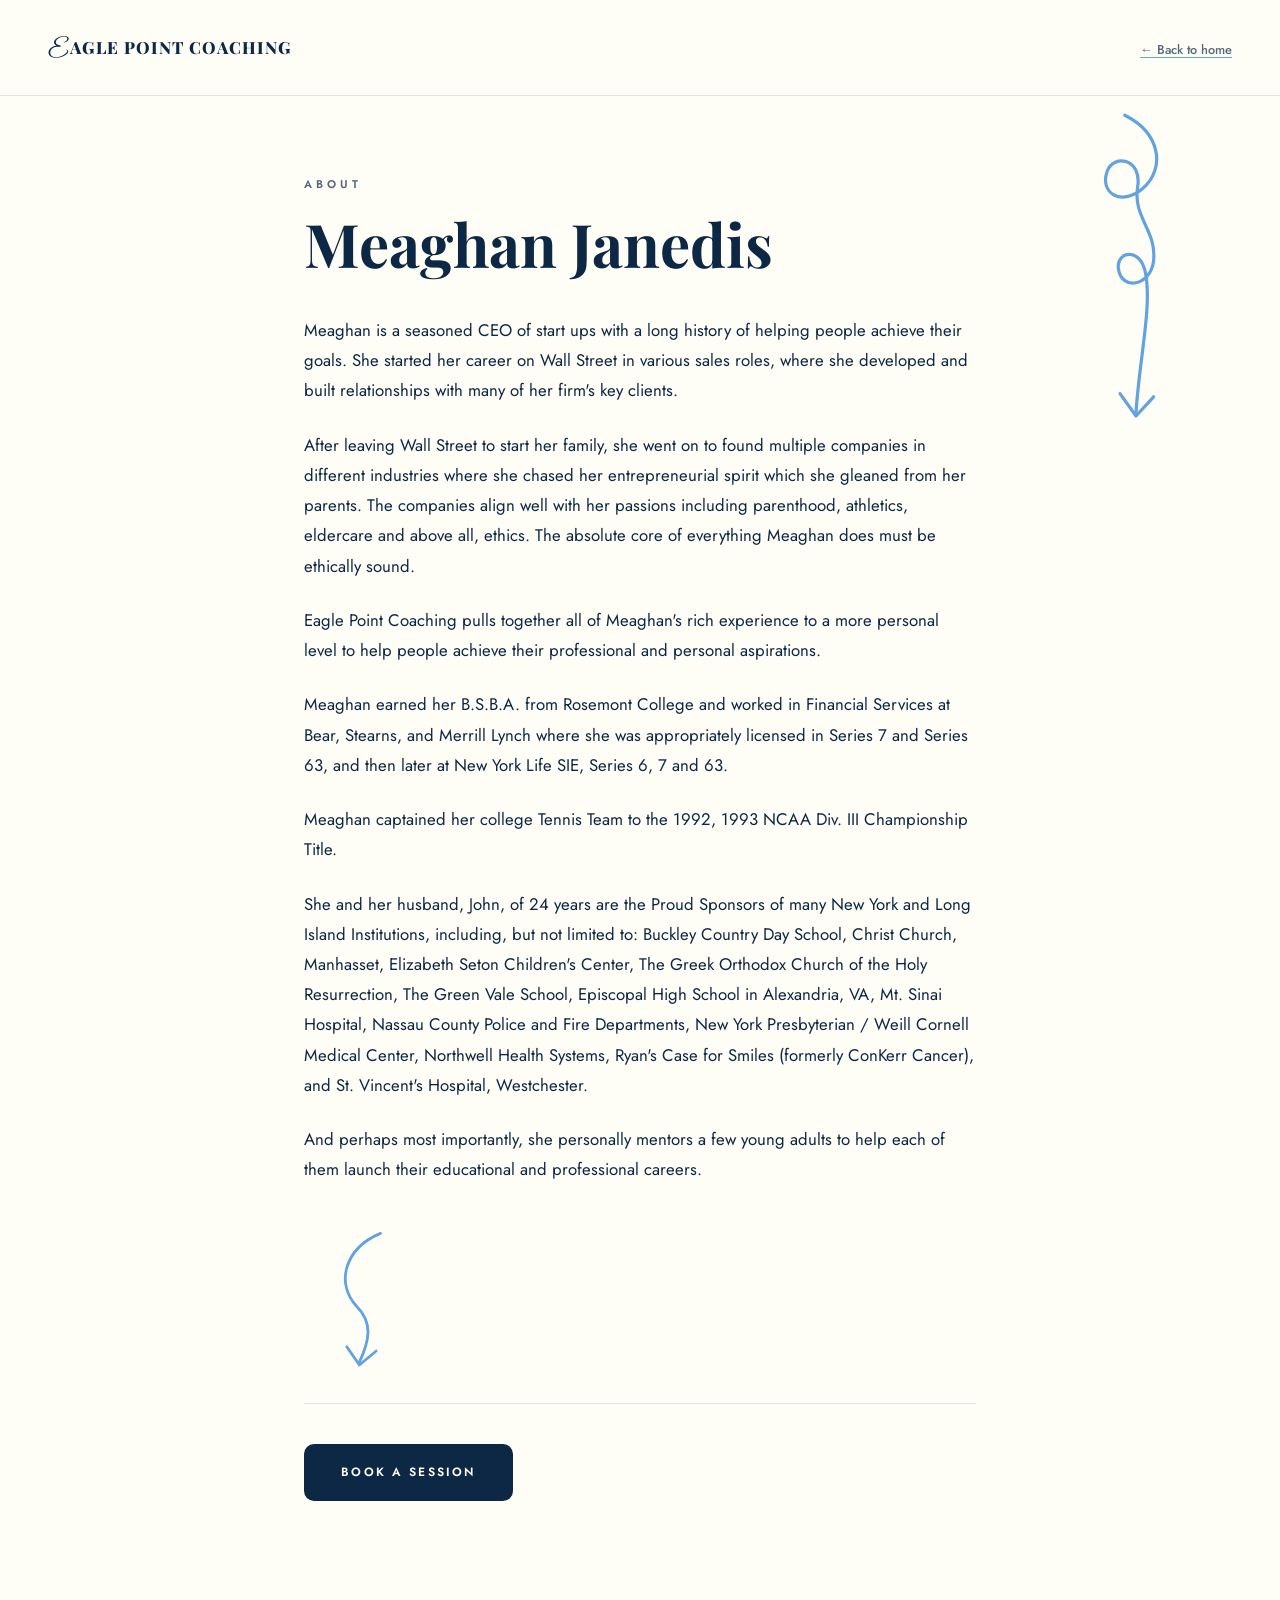
==== about-meaghan.html @ fe401b4a "Add distinct guide-arrow variants per section transition Four hand-drawn arrow variants sharing stro" ====
<!DOCTYPE html>
<html lang="en">
<head>
<meta charset="UTF-8">
<meta name="viewport" content="width=device-width, initial-scale=1.0">
<title>About Meaghan Janedis | Eagle Point Coaching</title>
<link rel="icon" type="image/svg+xml" href="favicon.svg">
<link rel="preconnect" href="https://fonts.googleapis.com">
<link rel="preconnect" href="https://fonts.gstatic.com" crossorigin>
<link href="https://fonts.googleapis.com/css2?family=Playfair+Display:wght@400;600;700;800&family=Great+Vibes&family=Jost:wght@300;400;500;600&display=swap" rel="stylesheet">
<link rel="stylesheet" href="styles.css">
</head>
<body>

<header class="story-header">
  <a href="index.html" class="story-wordmark"><span class="script-letter">E</span>AGLE POINT COACHING</a>
  <a href="index.html" class="story-back">&larr; Back to home</a>
</header>

<main class="story">

  <!-- Guide arrow variant D: double-loop corkscrew in the right margin,
       guiding from the header down into the story -->
  <svg class="guide-arrow guide-arrow-story-top" viewBox="0 0 150 430" fill="none" preserveAspectRatio="xMidYMax meet" aria-hidden="true">
    <path d="M56 14
             C100 36 108 80 78 106
             C52 128 24 112 34 84
             C42 62 78 68 72 104
             C66 142 96 158 92 196
             C88 228 52 234 48 206
             C45 184 76 178 82 212
             C90 254 74 320 70 386"
          stroke="currentColor" stroke-width="4" stroke-linecap="round"/>
    <path d="M50 362 L70 390 L92 366"
          stroke="currentColor" stroke-width="4" stroke-linecap="round" stroke-linejoin="round"/>
  </svg>

  <p class="eyebrow">About</p>
  <h1 class="story-heading">Meaghan Janedis</h1>

  <div class="story-body">
    <p>
      Meaghan is a seasoned CEO of start ups with a long history of helping
      people achieve their goals. She started her career on Wall Street in
      various sales roles, where she developed and built relationships with
      many of her firm's key clients.
    </p>
    <p>
      After leaving Wall Street to start her family, she went on to found
      multiple companies in different industries where she chased her
      entrepreneurial spirit which she gleaned from her parents. The companies
      align well with her passions including parenthood, athletics, eldercare
      and above all, ethics. The absolute core of everything Meaghan does must
      be ethically sound.
    </p>
    <p>
      Eagle Point Coaching pulls together all of Meaghan's rich experience to a
      more personal level to help people achieve their professional and
      personal aspirations.
    </p>
    <p>
      Meaghan earned her B.S.B.A. from Rosemont College and worked in Financial
      Services at Bear, Stearns, and Merrill Lynch where she was appropriately
      licensed in Series 7 and Series 63, and then later at New York Life SIE,
      Series 6, 7 and 63.
    </p>
    <p>
      Meaghan captained her college Tennis Team to the 1992, 1993 NCAA Div. III
      Championship Title.
    </p>
    <p>
      She and her husband, John, of 24 years are the Proud Sponsors of many New
      York and Long Island Institutions, including, but not limited to: Buckley
      Country Day School, Christ Church, Manhasset, Elizabeth Seton Children's
      Center, The Greek Orthodox Church of the Holy Resurrection, The Green
      Vale School, Episcopal High School in Alexandria, VA, Mt. Sinai Hospital,
      Nassau County Police and Fire Departments, New York Presbyterian / Weill
      Cornell Medical Center, Northwell Health Systems, Ryan's Case for Smiles
      (formerly ConKerr Cancer), and St. Vincent's Hospital, Westchester.
    </p>
    <p>
      And perhaps most importantly, she personally mentors a few young adults
      to help each of them launch their educational and professional careers.
    </p>
  </div>

  <!-- Guide arrow variant C: short flick from the story into the booking CTA -->
  <svg class="guide-arrow guide-arrow-story-cta" viewBox="0 0 120 220" fill="none" preserveAspectRatio="xMidYMax meet" aria-hidden="true">
    <path d="M92 12
             C40 34 28 84 58 116
             C82 140 76 166 62 196"
          stroke="currentColor" stroke-width="4" stroke-linecap="round"/>
    <path d="M44 174 L62 200 L86 180"
          stroke="currentColor" stroke-width="4" stroke-linecap="round" stroke-linejoin="round"/>
  </svg>

  <div class="story-cta">
    <a href="#" class="book-btn">Book a Session</a>
  </div>
</main>

</body>
</html>
---- styles.css ----
:root {
  --ivory: #FFFEF6;      /* page background, dominant surface */
  --navy: #0D2844;       /* all primary text, headlines, buttons, dark sections */
  --logo-blue: #62A2E0;  /* NON-TEXT ONLY: logo mark, accents, hover states, dots, rules */
  --navy-soft: rgba(13, 40, 68, 0.7);  /* secondary text, captions, nav sub-items */
  --rule: rgba(13, 40, 68, 0.12);      /* hairlines, dividers, borders */
  --serif: 'Playfair Display', Georgia, serif;
  --script: 'Great Vibes', cursive;
  --sans: 'Jost', Helvetica, Arial, sans-serif;
}

* {
  box-sizing: border-box;
}

html {
  scroll-behavior: smooth;
}

html, body {
  margin: 0;
  padding: 0;
}

@media (prefers-reduced-motion: reduce) {
  html {
    scroll-behavior: auto;
  }
}

body {
  font-family: var(--sans);
  color: var(--navy);
  background: var(--ivory);
  overflow-x: hidden;
}

a {
  color: inherit;
  text-decoration: none;
}

ul {
  list-style: none;
  margin: 0;
  padding: 0;
}

/* ---------- SECTION 1: HERO ---------- */

.page {
  position: relative;
  display: flex;
  width: 100%;
  height: 100vh;
  height: 100svh;
}

.panel {
  position: relative;
  width: 50%;
  height: 100%;
}

.panel-left {
  background: var(--ivory);
  display: flex;
  flex-direction: column;
  justify-content: space-between;
  padding: 3rem 4rem 3rem 5.5rem;
}

.panel-right {
  background: var(--ivory);
  overflow: hidden;
  display: flex;
  align-items: flex-end;
  justify-content: center;
}

/* ---------- VERTICAL SECTION LABEL ---------- */

.vertical-label {
  position: fixed;
  top: 50%;
  left: 1.25rem;
  transform: translateY(-50%) rotate(180deg);
  writing-mode: vertical-rl;
  text-transform: uppercase;
  letter-spacing: 0.3em;
  font-size: 0.7rem;
  font-weight: 500;
  color: var(--navy-soft);
  z-index: 40;
  transition: color 0.3s ease;
  pointer-events: none;
}

.vertical-label.on-dark {
  color: var(--ivory);
}

/* ---------- HEADLINE ---------- */

.headline {
  font-family: var(--serif);
  font-weight: 800;
  font-size: clamp(2.75rem, 6vw, 5rem);
  line-height: 0.98;
  margin: 0;
  text-transform: uppercase;
  letter-spacing: 0.01em;
  color: var(--navy);
}

.headline .line {
  display: block;
  opacity: 0;
  transform: translateY(24px);
  animation: fadeInUp 0.9s ease forwards;
}

.headline .line:nth-child(1) { animation-delay: 0.25s; }
.headline .line:nth-child(2) { animation-delay: 0.45s; }
.headline .line:nth-child(3) { animation-delay: 0.65s; }

.script-letter {
  font-family: var(--script);
  font-weight: 400;
  text-transform: none;
  color: var(--navy);
  font-size: 1.35em;
  padding: 0 0.02em;
  vertical-align: -0.08em;
  /* keep the oversized script glyph from inflating its line box,
     so the three headline lines sit at equal vertical rhythm */
  line-height: 0;
}

.subheading {
  margin: 1.75rem 0 0;
  text-transform: uppercase;
  letter-spacing: 0.28em;
  font-size: 0.75rem;
  font-weight: 500;
  color: var(--navy);
  opacity: 0;
  animation: fadeInUp 0.9s ease forwards;
  animation-delay: 0.85s;
}

@keyframes fadeInUp {
  from {
    opacity: 0;
    transform: translateY(24px);
  }
  to {
    opacity: 1;
    transform: translateY(0);
  }
}

@keyframes fadeIn {
  from { opacity: 0; }
  to { opacity: 1; }
}

/* ---------- BOTTOM LEFT: QUOTE + ACTIONS ---------- */

.bottom-left {
  display: flex;
  align-items: center;
  justify-content: space-between;
  gap: 2rem;
}

.cta-text {
  font-family: var(--serif);
  font-weight: 600;
  font-style: italic;
  font-size: clamp(1.75rem, 3.2vw, 2.75rem);
  line-height: 1.05;
  color: var(--navy);
  margin: 0;
  display: inline-block;
  text-decoration: underline;
  text-decoration-color: var(--logo-blue);
  text-decoration-thickness: 1px;
  text-underline-offset: 6px;
}

.cta-text:hover {
  text-decoration-thickness: 2px;
}

.bottom-actions {
  display: flex;
  flex-direction: row;
  align-items: center;
  gap: 1.5rem;
  flex-shrink: 0;
}

.book-btn {
  display: inline-block;
  background: var(--navy);
  color: var(--ivory);
  padding: 1.1rem 2.2rem;
  border-radius: 10px;
  font-size: 0.75rem;
  font-weight: 600;
  letter-spacing: 0.18em;
  text-transform: uppercase;
  border: 2px solid var(--navy);
  transition: background 0.25s ease, color 0.25s ease, border-color 0.25s ease, transform 0.2s ease;
  white-space: nowrap;
}

.book-btn:hover {
  background: var(--logo-blue);
  border-color: var(--logo-blue);
  color: var(--navy);
  transform: translateY(-2px);
}

/* ---------- BRAND GUIDE ARROWS ---------- */

/* The swirly hand-drawn arrow that guides readers from one section into
   the next — part of the brand identity, always --logo-blue */

.guide-arrow {
  color: var(--logo-blue);
  pointer-events: none;
  z-index: 5;
}

.guide-arrow-hero {
  position: absolute;
  right: 2.2%;
  bottom: -70px;
  width: 156px;
  height: calc(66% + 70px);
}

/* Variant B: left side of the About section, pointing into the story link */
.guide-arrow-about {
  position: absolute;
  left: 16%;
  bottom: 9rem;
  width: 130px;
  height: 295px;
}

/* Variant D: right margin of the story page, header into the story */
.guide-arrow-story-top {
  position: absolute;
  top: 0.5rem;
  right: -12rem;
  width: 120px;
  height: 344px;
}

/* Variant C: short flick from the story into the booking CTA */
.guide-arrow-story-cta {
  display: block;
  width: 84px;
  height: 154px;
  margin: 2.5rem 0 -2rem 0.75rem;
}

/* not enough right margin for the corkscrew on mid-size screens */
@media (max-width: 1150px) {
  .guide-arrow-story-top {
    display: none;
  }
}

/* ---------- RIGHT PANEL: PHOTO + CALLOUT ---------- */

.meaghan-photo {
  height: 90vh;
  height: 90svh;
  width: auto;
  max-width: 94%;
  object-fit: contain;
  object-position: bottom center;
}

.photo-callout {
  position: absolute;
  top: 26%;
  right: 4%;
  z-index: 2;
  font-family: var(--serif);
  font-style: italic;
  font-weight: 600;
  font-size: 1.35rem;
  line-height: 1.3;
  color: var(--navy);
  text-align: center;
  text-decoration: underline;
  text-decoration-color: var(--logo-blue);
  text-decoration-thickness: 1px;
  text-underline-offset: 4px;
  opacity: 0;
  animation: fadeIn 0.9s ease forwards;
  animation-delay: 1s;
}

.photo-callout:hover {
  text-decoration-thickness: 2px;
}

/* ---------- CORNER MENU ---------- */

.corner-menu {
  display: flex;
  gap: 2.5rem;
  margin-bottom: 2rem;
}

.menu-col h3 {
  font-family: var(--sans);
  font-size: 0.65rem;
  letter-spacing: 0.25em;
  text-transform: uppercase;
  color: var(--navy);
  margin: 0 0 0.9rem;
  font-weight: 600;
  opacity: 0;
  animation: fadeIn 0.7s ease forwards;
}

.menu-col ul li {
  margin-bottom: 0.55rem;
}

.menu-col ul li a {
  font-size: 0.8rem;
  letter-spacing: 0.02em;
  color: var(--navy-soft);
  font-weight: 500;
  white-space: nowrap;
  opacity: 0;
  transform: translateY(-6px);
  animation: fadeInUp 0.6s ease forwards;
  display: inline-block;
  text-decoration: underline;
  text-decoration-color: var(--logo-blue);
  text-decoration-thickness: 1px;
  text-underline-offset: 3px;
}

.menu-col ul li a:hover {
  text-decoration-thickness: 2px;
}

.corner-menu .menu-col:nth-child(1) h3 { animation-delay: 0.3s; }
.corner-menu .menu-col:nth-child(2) h3 { animation-delay: 0.4s; }
.corner-menu .menu-col:nth-child(3) h3 { animation-delay: 0.5s; }

.corner-menu .menu-col:nth-child(1) li:nth-child(1) a { animation-delay: 0.4s; }
.corner-menu .menu-col:nth-child(1) li:nth-child(2) a { animation-delay: 0.46s; }
.corner-menu .menu-col:nth-child(1) li:nth-child(3) a { animation-delay: 0.52s; }
.corner-menu .menu-col:nth-child(1) li:nth-child(4) a { animation-delay: 0.58s; }

.corner-menu .menu-col:nth-child(2) li:nth-child(1) a { animation-delay: 0.5s; }
.corner-menu .menu-col:nth-child(2) li:nth-child(2) a { animation-delay: 0.56s; }
.corner-menu .menu-col:nth-child(2) li:nth-child(3) a { animation-delay: 0.62s; }

.corner-menu .menu-col:nth-child(3) li:nth-child(1) a { animation-delay: 0.6s; }
.corner-menu .menu-col:nth-child(3) li:nth-child(2) a { animation-delay: 0.66s; }
.corner-menu .menu-col:nth-child(3) li:nth-child(3) a { animation-delay: 0.72s; }

/* ---------- MOBILE NAV (hamburger, shown below 768px) ---------- */

.mobile-nav {
  display: none;
  position: absolute;
  top: 1.25rem;
  right: 1.25rem;
  z-index: 30;
}

.nav-toggle {
  display: flex;
  flex-direction: column;
  gap: 4px;
  background: var(--ivory);
  border: 1px solid var(--rule);
  border-radius: 8px;
  padding: 11px 10px;
  cursor: pointer;
}

.nav-toggle .bar {
  width: 20px;
  height: 2px;
  border-radius: 2px;
  background: var(--navy);
}

.mobile-menu {
  position: absolute;
  top: calc(100% + 0.5rem);
  right: 0;
  min-width: 230px;
  background: var(--ivory);
  border: 1px solid var(--rule);
  border-radius: 12px;
  padding: 1.25rem 1.5rem;
  box-shadow: 0 12px 32px rgba(13, 40, 68, 0.18);
}

.mobile-menu h4 {
  font-size: 0.65rem;
  letter-spacing: 0.25em;
  text-transform: uppercase;
  color: var(--navy);
  font-weight: 600;
  margin: 1.1rem 0 0.6rem;
}

.mobile-menu h4:first-child {
  margin-top: 0;
}

.mobile-menu ul li {
  margin-bottom: 0.5rem;
}

.mobile-menu ul li a {
  font-size: 0.85rem;
  color: var(--navy-soft);
  font-weight: 500;
  text-decoration: underline;
  text-decoration-color: var(--logo-blue);
  text-decoration-thickness: 1px;
  text-underline-offset: 3px;
}

.mobile-menu ul li a:hover {
  text-decoration-thickness: 2px;
}

/* ---------- DARK SECTIONS (even sections: navy band) ---------- */

.section-dark {
  background: var(--navy);
  color: var(--ivory);
}

.section-dark .about-heading,
.section-dark .about-text,
.section-dark .about-credentials li {
  color: var(--ivory);
}

.section-dark .about-credentials {
  border-top-color: var(--logo-blue);
}

.section-dark .about-link {
  color: var(--ivory);
}

/* ---------- SECTION 2: ABOUT ---------- */

.about {
  position: relative;
  display: flex;
  justify-content: center;
  align-items: center;
  width: 100%;
  min-height: 100vh;
  min-height: 100svh;
}

.about-content {
  display: flex;
  flex-direction: column;
  gap: 1.25rem;
  padding: 5rem 2rem;
  max-width: 46rem;
}

.about-heading {
  font-family: var(--serif);
  font-weight: 700;
  font-size: clamp(2.25rem, 3.6vw, 3.25rem);
  line-height: 1.05;
  margin: 0;
  text-wrap: balance;
  color: var(--navy);
}

.about-text {
  font-size: 1rem;
  line-height: 1.7;
  color: var(--navy);
  margin: 0;
  max-width: 38rem;
}

.about-credentials {
  display: flex;
  flex-direction: column;
  gap: 0.6rem;
  margin: 0.5rem 0 0;
  padding: 1.5rem 0 0;
  border-top: 1px solid var(--rule);
}

.about-credentials li {
  font-size: 0.85rem;
  letter-spacing: 0.04em;
  color: var(--navy);
  font-weight: 500;
}

.about-credentials li::before {
  content: '';
  display: inline-block;
  width: 6px;
  height: 6px;
  border-radius: 50%;
  background: var(--logo-blue);
  margin-right: 0.65rem;
  vertical-align: middle;
}

.about-link {
  display: inline-block;
  margin-top: 0.75rem;
  font-size: 0.8rem;
  font-weight: 600;
  letter-spacing: 0.05em;
  color: var(--navy);
  text-decoration: underline;
  text-decoration-color: var(--logo-blue);
  text-decoration-thickness: 1px;
  text-underline-offset: 3px;
}

.about-link:hover {
  text-decoration-thickness: 2px;
}

/* ---------- FULL STORY PAGE ---------- */

.story-header {
  display: flex;
  align-items: baseline;
  justify-content: space-between;
  gap: 2rem;
  padding: 2.25rem 3rem;
  border-bottom: 1px solid var(--rule);
}

.story-wordmark {
  font-family: var(--serif);
  font-weight: 800;
  font-size: 1.05rem;
  letter-spacing: 0.06em;
  text-transform: uppercase;
  color: var(--navy);
}

.story-wordmark .script-letter {
  font-size: 1.4em;
}

.story-back {
  font-size: 0.8rem;
  font-weight: 500;
  color: var(--navy-soft);
  text-decoration: underline;
  text-decoration-color: var(--logo-blue);
  text-decoration-thickness: 1px;
  text-underline-offset: 3px;
  white-space: nowrap;
}

.story-back:hover {
  text-decoration-thickness: 2px;
}

.story {
  position: relative;
  max-width: 46rem;
  margin: 0 auto;
  padding: 5rem 2rem 7rem;
}

.story .eyebrow {
  text-transform: uppercase;
  letter-spacing: 0.35em;
  font-size: 0.7rem;
  color: var(--navy-soft);
  font-weight: 600;
  margin: 0 0 1.25rem;
}

.story-heading {
  font-family: var(--serif);
  font-weight: 700;
  font-size: clamp(2.5rem, 5vw, 3.75rem);
  line-height: 1.05;
  color: var(--navy);
  margin: 0 0 2.5rem;
  text-wrap: balance;
}

.story-body {
  display: flex;
  flex-direction: column;
  gap: 1.5rem;
}

.story-body p {
  font-size: 1.05rem;
  line-height: 1.8;
  color: var(--navy);
  margin: 0;
}

.story-cta {
  margin-top: 3.5rem;
  padding-top: 2.5rem;
  border-top: 1px solid var(--rule);
}

/* ---------- REDUCED MOTION ---------- */

.reduced-motion .headline .line,
.reduced-motion .subheading,
.reduced-motion .photo-callout,
.reduced-motion .menu-col h3,
.reduced-motion .menu-col ul li a {
  animation: none !important;
  opacity: 1 !important;
  transform: none !important;
}

/* ---------- RESPONSIVE: BELOW 768px ---------- */

@media (max-width: 768px) {
  /* sections switch from fixed full-screen height to natural flow */
  .page {
    flex-direction: column;
    height: auto;
    min-height: 0;
  }

  .panel {
    width: 100%;
    height: auto;
  }

  /* photo stacks below the branding/text */
  .panel-left {
    order: 1;
    padding: 4.5rem 1.75rem 2.5rem;
  }

  .panel-right {
    order: 2;
    padding: 2.5rem 0 0;
    flex-direction: column;
    align-items: center;
  }

  .meaghan-photo {
    height: auto;
    width: 72%;
    max-width: 360px;
  }

  .photo-callout {
    position: static;
    margin-bottom: 1.5rem;
    font-size: 1.2rem;
  }

  .vertical-label {
    display: none;
  }

  .headline {
    font-size: clamp(2.25rem, 10vw, 3.5rem);
  }

  .corner-menu {
    display: none;
  }

  .mobile-nav {
    display: block;
  }

  .bottom-left {
    flex-direction: column;
    align-items: flex-start;
    gap: 1.75rem;
    margin-top: 2.5rem;
  }

  .bottom-actions {
    gap: 1.25rem;
  }

  .book-btn {
    padding: 0.85rem 1.5rem;
    font-size: 0.68rem;
  }

  .guide-arrow-hero {
    position: static;
    display: block;
    order: 3;
    width: 80px;
    height: 300px;
    margin: 1rem auto -70px;
  }

  .guide-arrow-about,
  .guide-arrow-story-top {
    display: none;
  }

  .guide-arrow-story-cta {
    width: 70px;
    height: 128px;
    margin: 2rem 0 -1.5rem 0.5rem;
  }

  .about {
    min-height: 0;
  }

  .about-content {
    padding: 3.5rem 1.75rem 4.5rem;
  }

  .story-header {
    padding: 1.5rem 1.75rem;
    flex-wrap: wrap;
    gap: 0.75rem;
  }

  .story {
    padding: 3rem 1.75rem 5rem;
  }
}
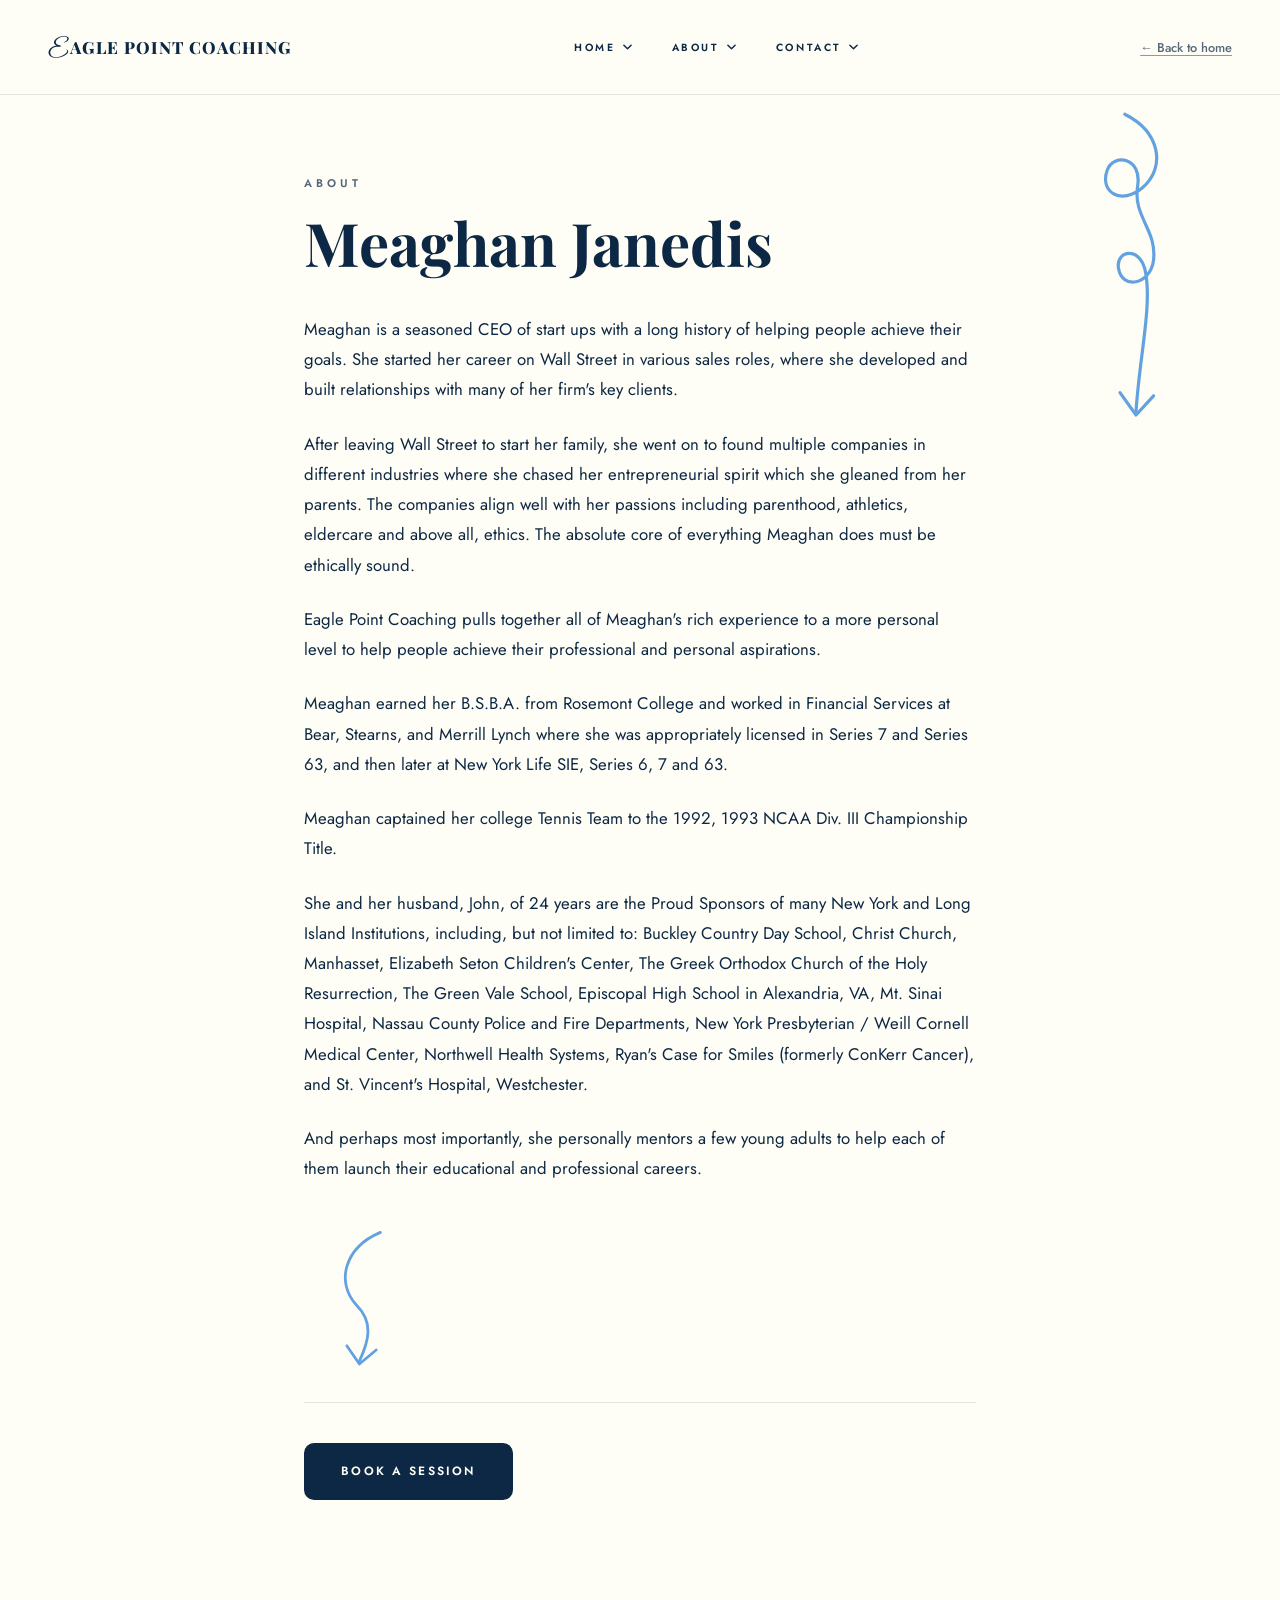
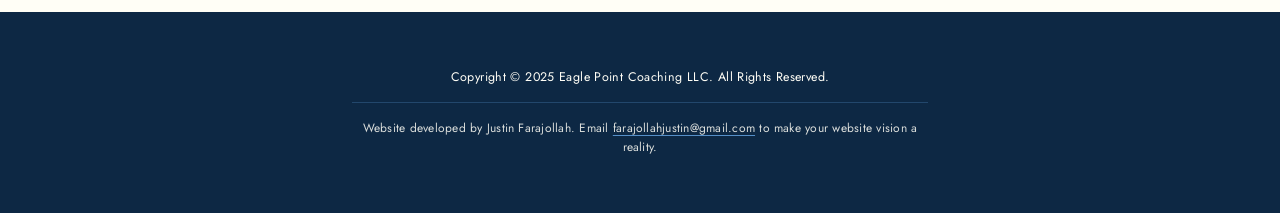
==== commit 81c2fa48: "Add site-wide footer; make nav a shared component across pages - New NAV_GROUPS list in script.js is" ====
--- a/about-meaghan.html
+++ b/about-meaghan.html
@@ -14,6 +14,12 @@
 
 <header class="story-header">
   <a href="index.html" class="story-wordmark"><span class="script-letter">E</span>AGLE POINT COACHING</a>
+
+  <!-- Shared nav (mobile-nav + corner-menu), injected by script.js.
+       Section links here resolve to index.html#section since this page
+       doesn't contain those sections itself. -->
+  <div id="site-nav"></div>
+
   <a href="index.html" class="story-back">&larr; Back to home</a>
 </header>
 
@@ -99,5 +105,9 @@
   </div>
 </main>
 
+<!-- Shared footer, injected by script.js -->
+<div id="site-footer"></div>
+
+<script src="script.js"></script>
 </body>
 </html>
--- a/styles.css
+++ b/styles.css
@@ -168,37 +168,11 @@
 /* ---------- BOTTOM LEFT: QUOTE + ACTIONS ---------- */
 
 .bottom-left {
+  position: relative;
   display: flex;
   align-items: center;
-  justify-content: space-between;
+  justify-content: flex-start;
   gap: 2rem;
-}
-
-.cta-text {
-  font-family: var(--serif);
-  font-weight: 600;
-  font-style: italic;
-  font-size: clamp(1.75rem, 3.2vw, 2.75rem);
-  line-height: 1.05;
-  color: var(--navy);
-  margin: 0;
-  display: inline-block;
-  text-decoration: underline;
-  text-decoration-color: var(--logo-blue);
-  text-decoration-thickness: 1px;
-  text-underline-offset: 6px;
-}
-
-.cta-text:hover {
-  text-decoration-thickness: 2px;
-}
-
-.bottom-actions {
-  display: flex;
-  flex-direction: row;
-  align-items: center;
-  gap: 1.5rem;
-  flex-shrink: 0;
 }
 
 .book-btn {
@@ -237,9 +211,16 @@
 .guide-arrow-hero {
   position: absolute;
   right: 2.2%;
+  /* anchored a fixed distance below the callout (not a % of container
+     height) so the gap can't shrink to nothing on short viewports */
+  top: calc(26% + 90px);
   bottom: -70px;
   width: 156px;
-  height: calc(66% + 70px);
+}
+
+/* compact callout-to-photo curl; shown only below 768px, see media query */
+.guide-arrow-callout-mobile {
+  display: none;
 }
 
 /* Variant B: left side of the About section, pointing into the story link */
@@ -249,6 +230,15 @@
   bottom: 9rem;
   width: 130px;
   height: 295px;
+}
+
+/* the centered about-content column grows to fill more of the width as
+   the viewport narrows, so left:16% starts running into its text below
+   this point — hide rather than let them overlap */
+@media (max-width: 1400px) {
+  .guide-arrow-about {
+    display: none;
+  }
 }
 
 /* Variant D: right margin of the story page, header into the story */
@@ -311,7 +301,16 @@
   text-decoration-thickness: 2px;
 }
 
-/* ---------- CORNER MENU ---------- */
+/* ---------- SHARED NAV SLOT ---------- */
+
+/* the placeholder itself shouldn't participate in layout — its injected
+   children (.mobile-nav, .corner-menu) become direct flex/flow children
+   of whatever page-specific container hosts #site-nav */
+#site-nav {
+  display: contents;
+}
+
+/* ---------- CORNER MENU (dropdowns) ---------- */
 
 .corner-menu {
   display: flex;
@@ -319,58 +318,101 @@
   margin-bottom: 2rem;
 }
 
-.menu-col h3 {
+.dropdown {
+  position: relative;
+}
+
+.dropdown-toggle {
+  display: flex;
+  align-items: center;
+  gap: 0.45rem;
+  background: none;
+  border: none;
+  padding: 0;
+  cursor: pointer;
   font-family: var(--sans);
   font-size: 0.65rem;
   letter-spacing: 0.25em;
   text-transform: uppercase;
   color: var(--navy);
-  margin: 0 0 0.9rem;
   font-weight: 600;
   opacity: 0;
   animation: fadeIn 0.7s ease forwards;
 }
 
-.menu-col ul li {
+.corner-menu .dropdown:nth-child(1) .dropdown-toggle { animation-delay: 0.3s; }
+.corner-menu .dropdown:nth-child(2) .dropdown-toggle { animation-delay: 0.4s; }
+.corner-menu .dropdown:nth-child(3) .dropdown-toggle { animation-delay: 0.5s; }
+
+.dropdown-toggle .chev {
+  width: 9px;
+  height: 6px;
+  flex-shrink: 0;
+  transition: transform 0.25s ease;
+}
+
+.dropdown.open .dropdown-toggle .chev {
+  transform: rotate(180deg);
+}
+
+.dropdown-toggle:focus-visible {
+  outline: 2px solid var(--logo-blue);
+  outline-offset: 3px;
+}
+
+.dropdown-panel {
+  display: none;
+  position: absolute;
+  top: calc(100% + 0.7rem);
+  left: -1rem;
+  min-width: 185px;
+  background: var(--ivory);
+  border: 1px solid var(--rule);
+  border-radius: 12px;
+  padding: 1rem 1.25rem;
+  box-shadow: 0 12px 32px rgba(13, 40, 68, 0.16);
+  z-index: 25;
+}
+
+.dropdown.open .dropdown-panel {
+  display: block;
+}
+
+.dropdown-panel li {
   margin-bottom: 0.55rem;
 }
 
-.menu-col ul li a {
+.dropdown-panel li:last-child {
+  margin-bottom: 0;
+}
+
+.dropdown-panel li a {
   font-size: 0.8rem;
   letter-spacing: 0.02em;
   color: var(--navy-soft);
   font-weight: 500;
   white-space: nowrap;
-  opacity: 0;
-  transform: translateY(-6px);
-  animation: fadeInUp 0.6s ease forwards;
   display: inline-block;
   text-decoration: underline;
   text-decoration-color: var(--logo-blue);
   text-decoration-thickness: 1px;
   text-underline-offset: 3px;
-}
-
-.menu-col ul li a:hover {
+  opacity: 0;
+}
+
+.dropdown-panel li a:hover {
   text-decoration-thickness: 2px;
 }
 
-.corner-menu .menu-col:nth-child(1) h3 { animation-delay: 0.3s; }
-.corner-menu .menu-col:nth-child(2) h3 { animation-delay: 0.4s; }
-.corner-menu .menu-col:nth-child(3) h3 { animation-delay: 0.5s; }
-
-.corner-menu .menu-col:nth-child(1) li:nth-child(1) a { animation-delay: 0.4s; }
-.corner-menu .menu-col:nth-child(1) li:nth-child(2) a { animation-delay: 0.46s; }
-.corner-menu .menu-col:nth-child(1) li:nth-child(3) a { animation-delay: 0.52s; }
-.corner-menu .menu-col:nth-child(1) li:nth-child(4) a { animation-delay: 0.58s; }
-
-.corner-menu .menu-col:nth-child(2) li:nth-child(1) a { animation-delay: 0.5s; }
-.corner-menu .menu-col:nth-child(2) li:nth-child(2) a { animation-delay: 0.56s; }
-.corner-menu .menu-col:nth-child(2) li:nth-child(3) a { animation-delay: 0.62s; }
-
-.corner-menu .menu-col:nth-child(3) li:nth-child(1) a { animation-delay: 0.6s; }
-.corner-menu .menu-col:nth-child(3) li:nth-child(2) a { animation-delay: 0.66s; }
-.corner-menu .menu-col:nth-child(3) li:nth-child(3) a { animation-delay: 0.72s; }
+/* dropdown items enter exactly like the page-load text animation */
+.dropdown.open .dropdown-panel li a {
+  animation: fadeInUp 0.6s ease forwards;
+}
+
+.dropdown.open .dropdown-panel li:nth-child(1) a { animation-delay: 0.05s; }
+.dropdown.open .dropdown-panel li:nth-child(2) a { animation-delay: 0.11s; }
+.dropdown.open .dropdown-panel li:nth-child(3) a { animation-delay: 0.17s; }
+.dropdown.open .dropdown-panel li:nth-child(4) a { animation-delay: 0.23s; }
 
 /* ---------- MOBILE NAV (hamburger, shown below 768px) ---------- */
 
@@ -419,6 +461,8 @@
   color: var(--navy);
   font-weight: 600;
   margin: 1.1rem 0 0.6rem;
+  opacity: 0;
+  animation: fadeIn 0.7s ease forwards;
 }
 
 .mobile-menu h4:first-child {
@@ -433,15 +477,31 @@
   font-size: 0.85rem;
   color: var(--navy-soft);
   font-weight: 500;
+  display: inline-block;
   text-decoration: underline;
   text-decoration-color: var(--logo-blue);
   text-decoration-thickness: 1px;
   text-underline-offset: 3px;
+  opacity: 0;
+  animation: fadeInUp 0.6s ease forwards;
 }
 
 .mobile-menu ul li a:hover {
   text-decoration-thickness: 2px;
 }
+
+/* opening the hamburger replays the page-load entrance animation */
+.mobile-menu h4:nth-of-type(1) { animation-delay: 0.05s; }
+.mobile-menu h4:nth-of-type(2) { animation-delay: 0.2s; }
+.mobile-menu h4:nth-of-type(3) { animation-delay: 0.35s; }
+
+.mobile-menu ul:nth-of-type(1) li:nth-child(1) a { animation-delay: 0.1s; }
+.mobile-menu ul:nth-of-type(2) li:nth-child(1) a { animation-delay: 0.25s; }
+.mobile-menu ul:nth-of-type(2) li:nth-child(2) a { animation-delay: 0.31s; }
+.mobile-menu ul:nth-of-type(2) li:nth-child(3) a { animation-delay: 0.37s; }
+.mobile-menu ul:nth-of-type(3) li:nth-child(1) a { animation-delay: 0.4s; }
+.mobile-menu ul:nth-of-type(3) li:nth-child(2) a { animation-delay: 0.46s; }
+.mobile-menu ul:nth-of-type(3) li:nth-child(3) a { animation-delay: 0.52s; }
 
 /* ---------- DARK SECTIONS (even sections: navy band) ---------- */
 
@@ -549,12 +609,19 @@
 /* ---------- FULL STORY PAGE ---------- */
 
 .story-header {
-  display: flex;
-  align-items: baseline;
+  position: relative;
+  display: flex;
+  align-items: center;
   justify-content: space-between;
   gap: 2rem;
   padding: 2.25rem 3rem;
   border-bottom: 1px solid var(--rule);
+}
+
+/* the corner-menu's margin-bottom is for hero spacing; inside the story
+   header it should just sit centered with its siblings */
+.story-header .corner-menu {
+  margin-bottom: 0;
 }
 
 .story-wordmark {
@@ -630,13 +697,65 @@
   border-top: 1px solid var(--rule);
 }
 
+/* ---------- SITE FOOTER ---------- */
+
+.site-footer {
+  background: var(--navy);
+  color: var(--ivory);
+}
+
+.site-footer-inner {
+  max-width: 40rem;
+  margin: 0 auto;
+  padding: 3.5rem 2rem;
+  display: flex;
+  flex-direction: column;
+  align-items: center;
+  gap: 1rem;
+  text-align: center;
+}
+
+.footer-copyright {
+  margin: 0;
+  font-size: 0.78rem;
+  letter-spacing: 0.03em;
+  color: var(--ivory);
+}
+
+.footer-credit {
+  margin: 0;
+  padding-top: 1rem;
+  width: 100%;
+  border-top: 1px solid rgba(98, 162, 224, 0.3);
+  font-size: 0.75rem;
+  letter-spacing: 0.02em;
+  line-height: 1.6;
+  color: var(--ivory);
+  opacity: 0.85;
+}
+
+.footer-link {
+  color: var(--ivory);
+  text-decoration: underline;
+  text-decoration-color: var(--logo-blue);
+  text-decoration-thickness: 1px;
+  text-underline-offset: 3px;
+  opacity: 1;
+}
+
+.footer-link:hover {
+  text-decoration-thickness: 2px;
+}
+
 /* ---------- REDUCED MOTION ---------- */
 
 .reduced-motion .headline .line,
 .reduced-motion .subheading,
 .reduced-motion .photo-callout,
-.reduced-motion .menu-col h3,
-.reduced-motion .menu-col ul li a {
+.reduced-motion .dropdown-toggle,
+.reduced-motion .dropdown-panel li a,
+.reduced-motion .mobile-menu h4,
+.reduced-motion .mobile-menu ul li a {
   animation: none !important;
   opacity: 1 !important;
   transform: none !important;
@@ -678,7 +797,7 @@
 
   .photo-callout {
     position: static;
-    margin-bottom: 1.5rem;
+    margin-bottom: 0.25rem;
     font-size: 1.2rem;
   }
 
@@ -699,14 +818,7 @@
   }
 
   .bottom-left {
-    flex-direction: column;
-    align-items: flex-start;
-    gap: 1.75rem;
     margin-top: 2.5rem;
-  }
-
-  .bottom-actions {
-    gap: 1.25rem;
   }
 
   .book-btn {
@@ -714,13 +826,18 @@
     font-size: 0.68rem;
   }
 
+  /* the tall hero arrow would leave a gap under the stacked photo here,
+     so it hides and a compact curl runs from the callout into the photo
+     instead (in-flow, so it can never leave a gap of its own) */
   .guide-arrow-hero {
-    position: static;
+    display: none;
+  }
+
+  .guide-arrow-callout-mobile {
     display: block;
-    order: 3;
-    width: 80px;
-    height: 300px;
-    margin: 1rem auto -70px;
+    width: 64px;
+    height: 90px;
+    margin: 0 auto -0.5rem;
   }
 
   .guide-arrow-about,
@@ -743,7 +860,9 @@
   }
 
   .story-header {
-    padding: 1.5rem 1.75rem;
+    /* extra right padding reserves room for the absolutely-positioned
+       hamburger button so it doesn't sit on top of the back link */
+    padding: 1.5rem 4.5rem 1.5rem 1.75rem;
     flex-wrap: wrap;
     gap: 0.75rem;
   }
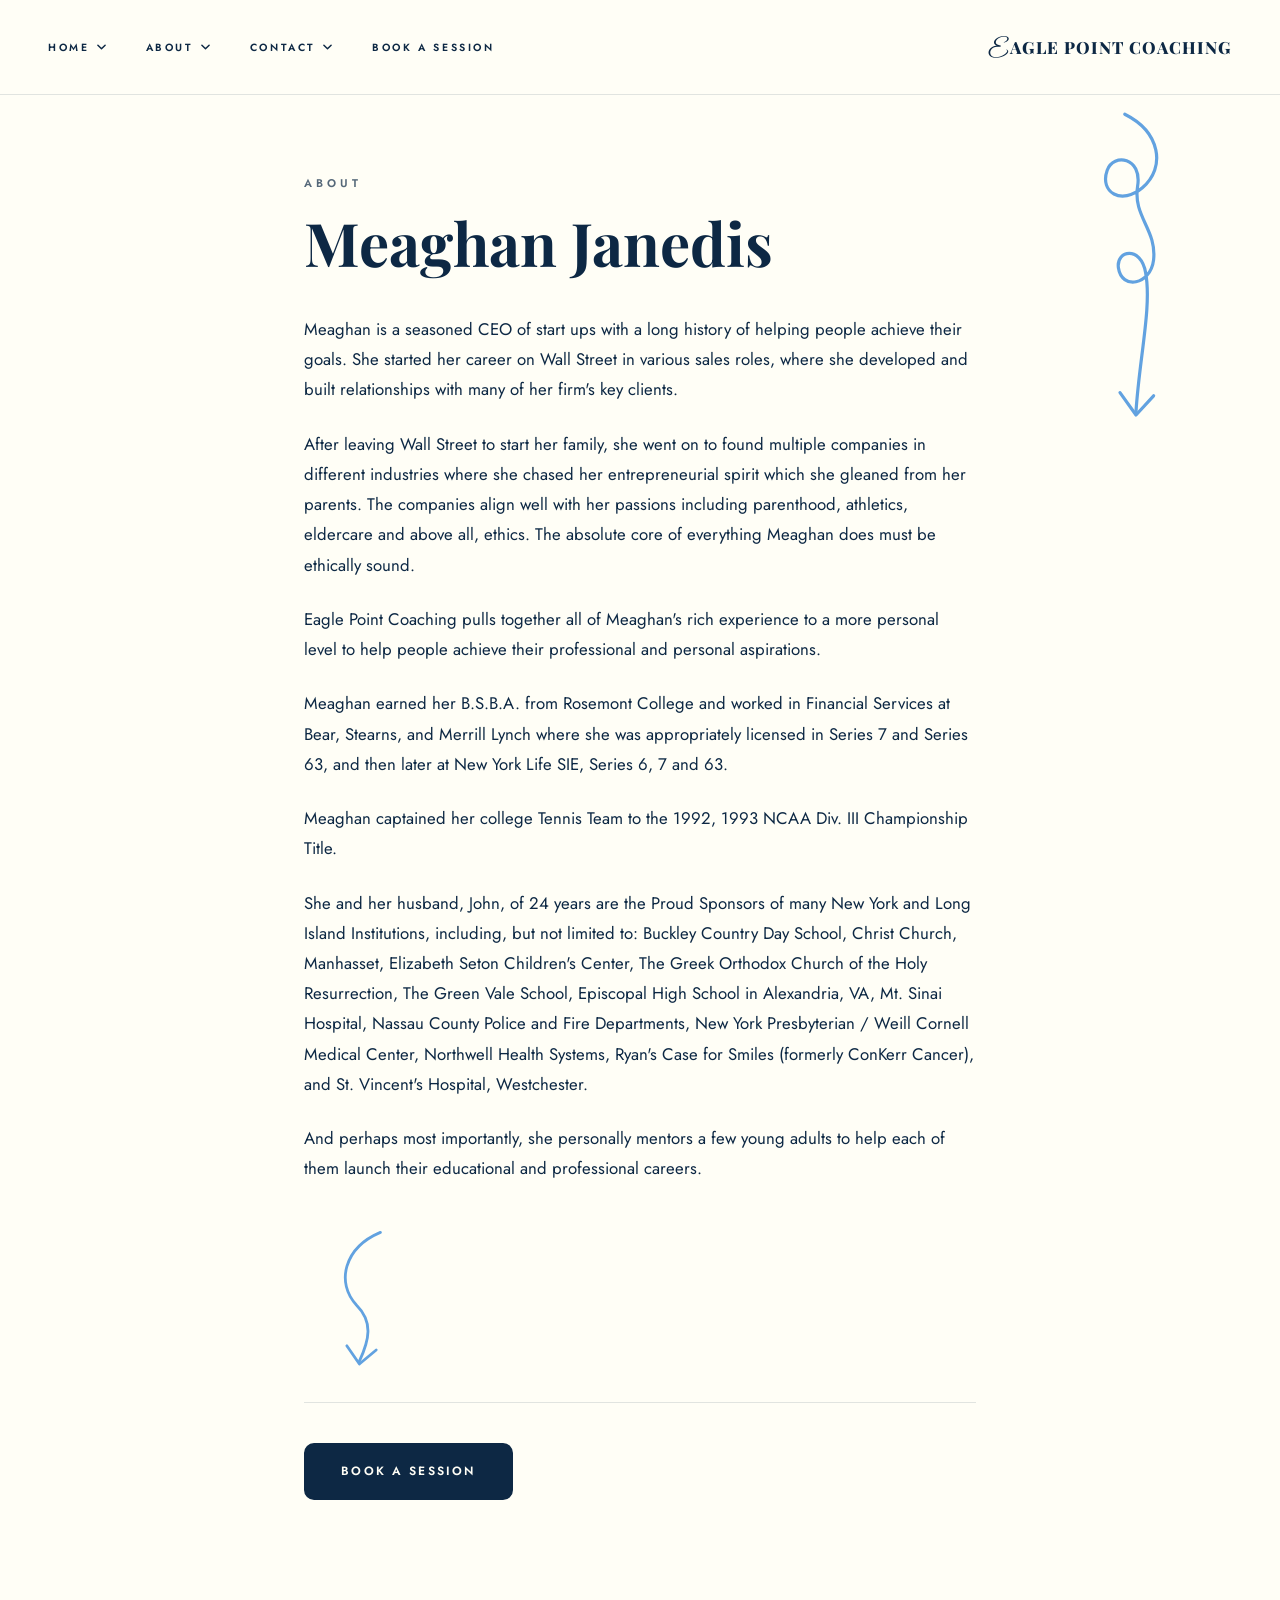
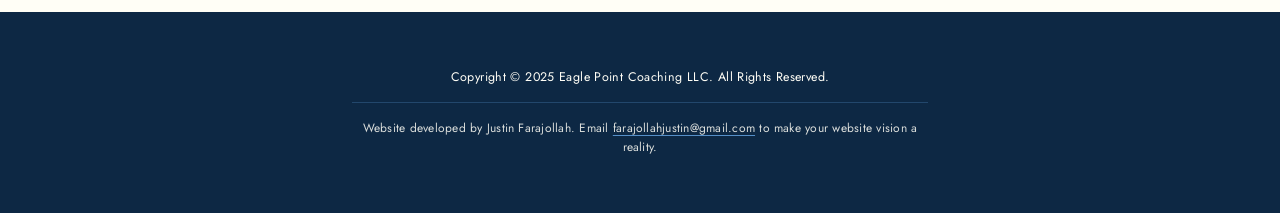
==== commit 1437d0c5: "Left-align nav on every page; logo right on subpages; Book a Session link - Nav (dropdowns + mobile " ====
--- a/about-meaghan.html
+++ b/about-meaghan.html
@@ -13,14 +13,14 @@
 <body>
 
 <header class="story-header">
-  <a href="index.html" class="story-wordmark"><span class="script-letter">E</span>AGLE POINT COACHING</a>
-
   <!-- Shared nav (mobile-nav + corner-menu), injected by script.js.
        Section links here resolve to index.html#section since this page
        doesn't contain those sections itself. -->
   <div id="site-nav"></div>
 
-  <a href="index.html" class="story-back">&larr; Back to home</a>
+  <!-- Logo sits on the right on every page but the homepage; it doubles
+       as the way back to the homepage, so there's no separate back link -->
+  <a href="index.html" class="story-wordmark"><span class="script-letter">E</span>AGLE POINT COACHING</a>
 </header>
 
 <main class="story">
@@ -101,7 +101,7 @@
   </svg>
 
   <div class="story-cta">
-    <a href="#" class="book-btn">Book a Session</a>
+    <a href="book-a-session.html" class="book-btn">Book a Session</a>
   </div>
 </main>
 
--- a/styles.css
+++ b/styles.css
@@ -344,6 +344,10 @@
 .corner-menu .dropdown:nth-child(2) .dropdown-toggle { animation-delay: 0.4s; }
 .corner-menu .dropdown:nth-child(3) .dropdown-toggle { animation-delay: 0.5s; }
 
+/* the plain "Book a Session" link (4th menu-col, not a dropdown) reuses
+   .dropdown-toggle for identical typography, minus the panel/chevron */
+.corner-menu .menu-col:nth-child(4) .dropdown-toggle { animation-delay: 0.6s; }
+
 .dropdown-toggle .chev {
   width: 9px;
   height: 6px;
@@ -420,7 +424,7 @@
   display: none;
   position: absolute;
   top: 1.25rem;
-  right: 1.25rem;
+  left: 1.25rem;
   z-index: 30;
 }
 
@@ -445,7 +449,7 @@
 .mobile-menu {
   position: absolute;
   top: calc(100% + 0.5rem);
-  right: 0;
+  left: 0;
   min-width: 230px;
   background: var(--ivory);
   border: 1px solid var(--rule);
@@ -501,7 +505,20 @@
 .mobile-menu ul:nth-of-type(2) li:nth-child(3) a { animation-delay: 0.37s; }
 .mobile-menu ul:nth-of-type(3) li:nth-child(1) a { animation-delay: 0.4s; }
 .mobile-menu ul:nth-of-type(3) li:nth-child(2) a { animation-delay: 0.46s; }
-.mobile-menu ul:nth-of-type(3) li:nth-child(3) a { animation-delay: 0.52s; }
+
+/* the plain "Book a Session" link, after the Contact group */
+.mobile-menu-link {
+  display: block;
+  margin-top: 1.1rem;
+  font-size: 0.65rem;
+  letter-spacing: 0.25em;
+  text-transform: uppercase;
+  color: var(--navy);
+  font-weight: 600;
+  opacity: 0;
+  animation: fadeIn 0.7s ease forwards;
+  animation-delay: 0.52s;
+}
 
 /* ---------- DARK SECTIONS (even sections: navy band) ---------- */
 
@@ -612,19 +629,21 @@
   position: relative;
   display: flex;
   align-items: center;
-  justify-content: space-between;
   gap: 2rem;
   padding: 2.25rem 3rem;
   border-bottom: 1px solid var(--rule);
 }
 
 /* the corner-menu's margin-bottom is for hero spacing; inside the story
-   header it should just sit centered with its siblings */
+   header it should just sit centered with its siblings, on the left */
 .story-header .corner-menu {
   margin-bottom: 0;
 }
 
+/* the logo always sits on the right, whatever else is (or isn't)
+   participating in this row's flex layout */
 .story-wordmark {
+  margin-left: auto;
   font-family: var(--serif);
   font-weight: 800;
   font-size: 1.05rem;
@@ -635,21 +654,6 @@
 
 .story-wordmark .script-letter {
   font-size: 1.4em;
-}
-
-.story-back {
-  font-size: 0.8rem;
-  font-weight: 500;
-  color: var(--navy-soft);
-  text-decoration: underline;
-  text-decoration-color: var(--logo-blue);
-  text-decoration-thickness: 1px;
-  text-underline-offset: 3px;
-  white-space: nowrap;
-}
-
-.story-back:hover {
-  text-decoration-thickness: 2px;
 }
 
 .story {
@@ -695,6 +699,65 @@
   margin-top: 3.5rem;
   padding-top: 2.5rem;
   border-top: 1px solid var(--rule);
+}
+
+/* ---------- BOOKING PAGE ---------- */
+
+.booking {
+  max-width: 62rem;
+  margin: 0 auto;
+  padding: 4rem 2rem 5rem;
+}
+
+.booking-intro {
+  margin: -1.5rem 0 0;
+  font-size: 1.05rem;
+  line-height: 1.7;
+  color: var(--navy);
+}
+
+.policy-card {
+  box-sizing: border-box;
+  width: 100%;
+  margin: 2rem 0 0;
+  padding: 1.5rem 1.75rem;
+  border: 1px solid var(--rule);
+  border-left: 3px solid var(--logo-blue);
+  border-radius: 12px;
+}
+
+.policy-heading {
+  font-family: var(--sans);
+  font-size: 0.7rem;
+  letter-spacing: 0.25em;
+  text-transform: uppercase;
+  color: var(--navy);
+  font-weight: 600;
+  margin: 0 0 0.75rem;
+}
+
+.policy-card p {
+  margin: 0;
+  font-size: 0.85rem;
+  line-height: 1.7;
+  color: var(--navy-soft);
+}
+
+.calendly-inline-widget {
+  width: 100%;
+  height: 760px;
+  min-height: 700px;
+}
+
+@media (max-width: 768px) {
+  .booking {
+    padding: 2.5rem 1.25rem 4rem;
+  }
+
+  .calendly-inline-widget {
+    height: 1050px;
+    min-height: 900px;
+  }
 }
 
 /* ---------- SITE FOOTER ---------- */
@@ -755,7 +818,8 @@
 .reduced-motion .dropdown-toggle,
 .reduced-motion .dropdown-panel li a,
 .reduced-motion .mobile-menu h4,
-.reduced-motion .mobile-menu ul li a {
+.reduced-motion .mobile-menu ul li a,
+.reduced-motion .mobile-menu-link {
   animation: none !important;
   opacity: 1 !important;
   transform: none !important;
@@ -860,11 +924,9 @@
   }
 
   .story-header {
-    /* extra right padding reserves room for the absolutely-positioned
-       hamburger button so it doesn't sit on top of the back link */
-    padding: 1.5rem 4.5rem 1.5rem 1.75rem;
-    flex-wrap: wrap;
-    gap: 0.75rem;
+    /* extra left padding reserves room for the absolutely-positioned
+       hamburger button so it doesn't sit under the logo */
+    padding: 1.5rem 1.75rem 1.5rem 4.5rem;
   }
 
   .story {
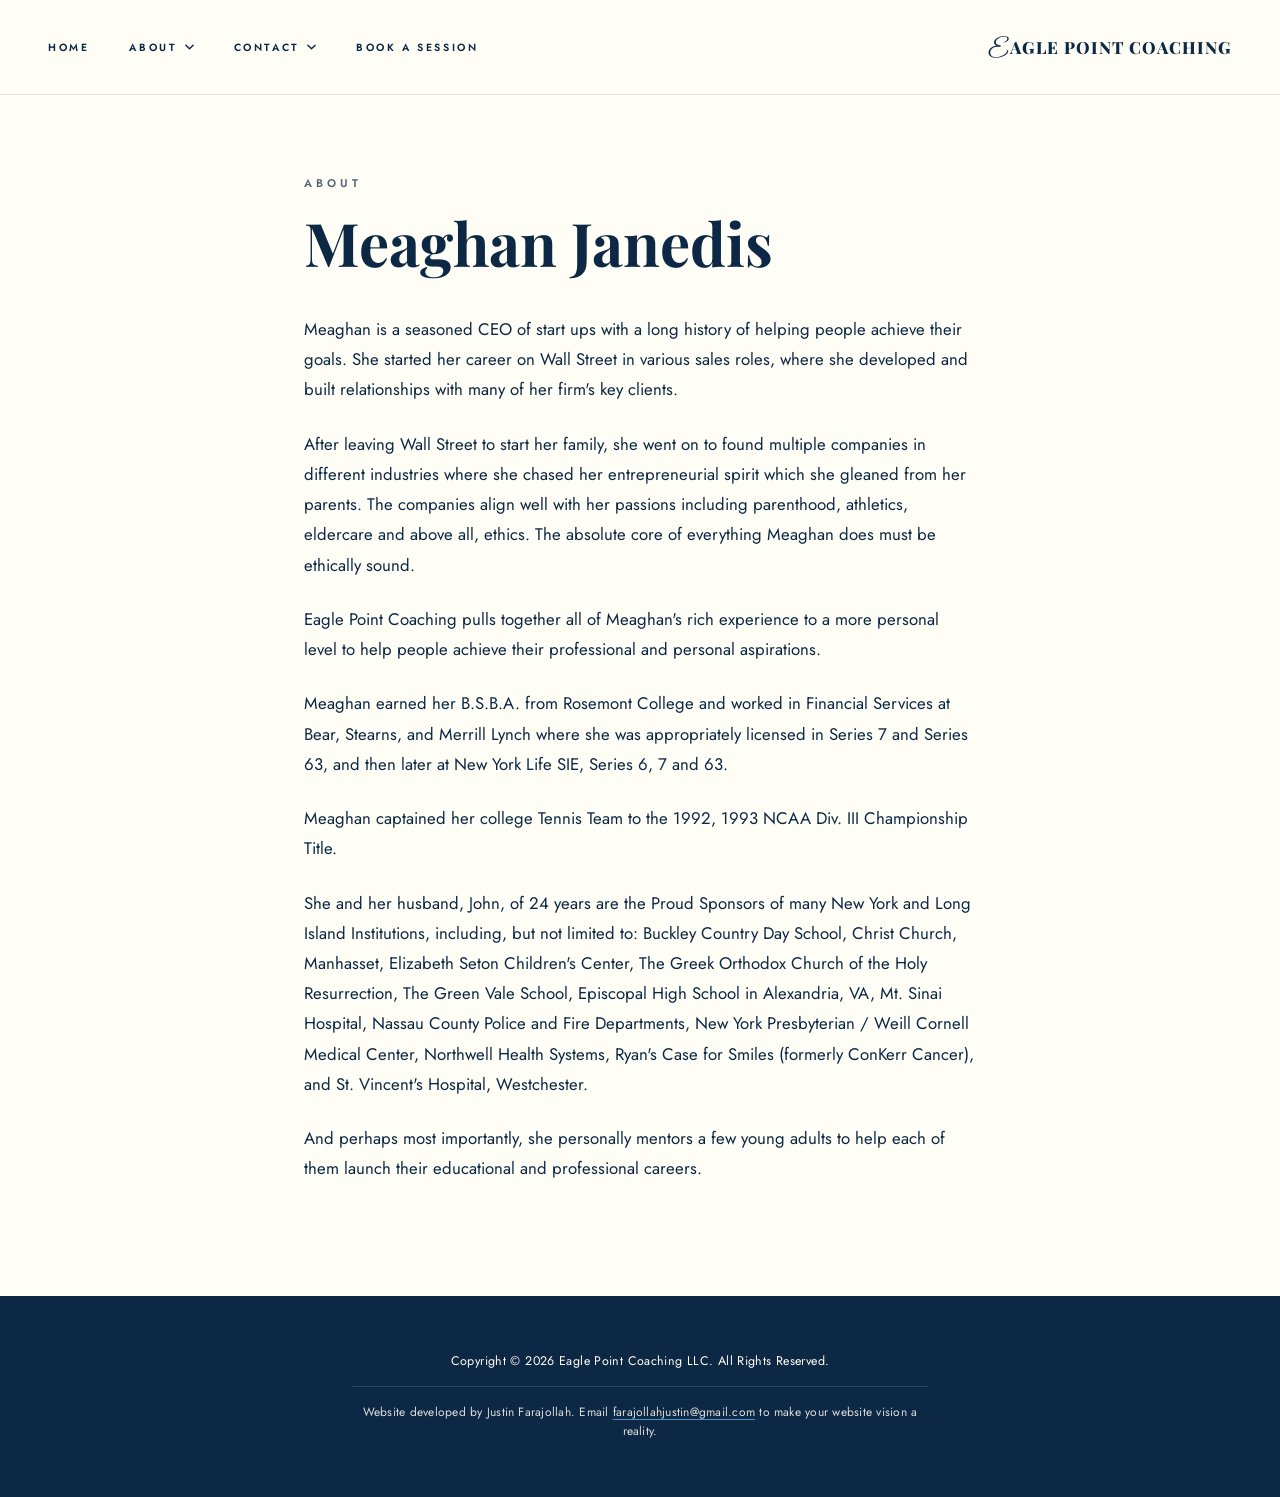
==== commit 61e8718a: "Strip the story page's arrows and CTA; collapse the nav on overflow The story page loses both guide " ====
--- a/about-meaghan.html
+++ b/about-meaghan.html
@@ -25,21 +25,6 @@
 
 <main class="story">
 
-  <!-- Guide arrow variant D: double-loop corkscrew in the right margin,
-       guiding from the header down into the story -->
-  <svg class="guide-arrow guide-arrow-story-top" viewBox="0 0 150 430" fill="none" preserveAspectRatio="xMidYMax meet" aria-hidden="true">
-    <path d="M56 14
-             C100 36 108 80 78 106
-             C52 128 24 112 34 84
-             C42 62 78 68 72 104
-             C66 142 96 158 92 196
-             C88 228 52 234 48 206
-             C45 184 76 178 82 212
-             C90 254 74 320 70 386"
-          stroke="currentColor" stroke-width="4" stroke-linecap="round"/>
-    <path d="M50 362 L70 390 L92 366"
-          stroke="currentColor" stroke-width="4" stroke-linecap="round" stroke-linejoin="round"/>
-  </svg>
 
   <p class="eyebrow">About</p>
   <h1 class="story-heading">Meaghan Janedis</h1>
@@ -89,20 +74,6 @@
       to help each of them launch their educational and professional careers.
     </p>
   </div>
-
-  <!-- Guide arrow variant C: short flick from the story into the booking CTA -->
-  <svg class="guide-arrow guide-arrow-story-cta" viewBox="0 0 120 220" fill="none" preserveAspectRatio="xMidYMax meet" aria-hidden="true">
-    <path d="M92 12
-             C40 34 28 84 58 116
-             C82 140 76 166 62 196"
-          stroke="currentColor" stroke-width="4" stroke-linecap="round"/>
-    <path d="M44 174 L62 200 L86 180"
-          stroke="currentColor" stroke-width="4" stroke-linecap="round" stroke-linejoin="round"/>
-  </svg>
-
-  <div class="story-cta">
-    <a href="book-a-session.html" class="book-btn">Book a Session</a>
-  </div>
 </main>
 
 <!-- Shared footer, injected by script.js -->
--- a/styles.css
+++ b/styles.css
@@ -3,6 +3,7 @@
   --navy: #0D2844;       /* all primary text, headlines, buttons, dark sections */
   --logo-blue: #62A2E0;  /* NON-TEXT ONLY: logo mark, accents, hover states, dots, rules */
   --navy-soft: rgba(13, 40, 68, 0.7);  /* secondary text, captions, nav sub-items */
+  --ivory-soft: rgba(255, 254, 246, 0.72); /* the same, on navy bands */
   --rule: rgba(13, 40, 68, 0.12);      /* hairlines, dividers, borders */
   --serif: 'Playfair Display', Georgia, serif;
   --script: 'Great Vibes', cursive;
@@ -80,24 +81,52 @@
 
 /* ---------- VERTICAL SECTION LABEL ---------- */
 
+/* Only a translate here, deliberately: the two layers below are clipped in
+   screen-aligned pixels, so no ancestor may rotate their coordinate space.
+   The rotation lives on .vertical-label-text instead. */
 .vertical-label {
   position: fixed;
   top: 50%;
   left: 1.25rem;
-  transform: translateY(-50%) rotate(180deg);
+  transform: translateY(-50%);
+  z-index: 40;
+  pointer-events: none;
+}
+
+.vertical-label-layer {
+  display: block;
+}
+
+/* the first copy stays in flow and gives the wrapper its size; the second
+   stacks exactly on top of it */
+.vertical-label-layer + .vertical-label-layer {
+  position: absolute;
+  top: 0;
+  left: 0;
+}
+
+.vertical-label-text {
+  display: block;
   writing-mode: vertical-rl;
+  transform: rotate(180deg);
   text-transform: uppercase;
   letter-spacing: 0.3em;
   font-size: 0.7rem;
   font-weight: 500;
+}
+
+.vertical-label-navy .vertical-label-text {
   color: var(--navy-soft);
-  z-index: 40;
-  transition: color 0.3s ease;
-  pointer-events: none;
-}
-
-.vertical-label.on-dark {
+}
+
+.vertical-label-ivory .vertical-label-text {
   color: var(--ivory);
+}
+
+/* until the first measurement lands, show only the navy copy — every page
+   opens on an ivory band */
+.vertical-label-ivory {
+  clip-path: inset(50% 0 50% 0);
 }
 
 /* ---------- HEADLINE ---------- */
@@ -223,44 +252,23 @@
   display: none;
 }
 
-/* Variant B: left side of the About section, pointing into the story link */
-.guide-arrow-about {
+/* Variant B: left margin, carrying the eye from the navy About band down
+   across the boundary into the testimonials. Arrows mark handoffs between
+   sections only — never a flourish inside one section's own content. */
+.guide-arrow-testimonials {
   position: absolute;
-  left: 16%;
-  bottom: 9rem;
-  width: 130px;
-  height: 295px;
-}
-
-/* the centered about-content column grows to fill more of the width as
-   the viewport narrows, so left:16% starts running into its text below
-   this point — hide rather than let them overlap */
+  left: 4%;
+  /* starts inside the About band above and lands just short of the heading */
+  top: -170px;
+  width: 120px;
+  height: 370px;
+}
+
+/* the centered content column grows to fill more of the width as the
+   viewport narrows, so this left-margin arrow starts running into the
+   text below this point — hide rather than let them overlap */
 @media (max-width: 1400px) {
-  .guide-arrow-about {
-    display: none;
-  }
-}
-
-/* Variant D: right margin of the story page, header into the story */
-.guide-arrow-story-top {
-  position: absolute;
-  top: 0.5rem;
-  right: -12rem;
-  width: 120px;
-  height: 344px;
-}
-
-/* Variant C: short flick from the story into the booking CTA */
-.guide-arrow-story-cta {
-  display: block;
-  width: 84px;
-  height: 154px;
-  margin: 2.5rem 0 -2rem 0.75rem;
-}
-
-/* not enough right margin for the corkscrew on mid-size screens */
-@media (max-width: 1150px) {
-  .guide-arrow-story-top {
+  .guide-arrow-testimonials {
     display: none;
   }
 }
@@ -318,6 +326,14 @@
   margin-bottom: 2rem;
 }
 
+/* Never wrap. Items hold their natural width instead of compressing, so a
+   header too narrow for the full menu overflows measurably — script.js
+   watches for that and swaps in the hamburger rather than letting the row
+   break onto two lines. */
+.corner-menu .menu-col {
+  flex: 0 0 auto;
+}
+
 .dropdown {
   position: relative;
 }
@@ -325,6 +341,7 @@
 .dropdown-toggle {
   display: flex;
   align-items: center;
+  white-space: nowrap;
   gap: 0.45rem;
   background: none;
   border: none;
@@ -340,12 +357,12 @@
   animation: fadeIn 0.7s ease forwards;
 }
 
-.corner-menu .dropdown:nth-child(1) .dropdown-toggle { animation-delay: 0.3s; }
-.corner-menu .dropdown:nth-child(2) .dropdown-toggle { animation-delay: 0.4s; }
-.corner-menu .dropdown:nth-child(3) .dropdown-toggle { animation-delay: 0.5s; }
-
-/* the plain "Book a Session" link (4th menu-col, not a dropdown) reuses
-   .dropdown-toggle for identical typography, minus the panel/chevron */
+/* delays run across every top-level entry in order, dropdown or not — the
+   plain links ("Home", "Book a Session") reuse .dropdown-toggle for
+   identical typography, minus the panel and chevron */
+.corner-menu .menu-col:nth-child(1) .dropdown-toggle { animation-delay: 0.3s; }
+.corner-menu .menu-col:nth-child(2) .dropdown-toggle { animation-delay: 0.4s; }
+.corner-menu .menu-col:nth-child(3) .dropdown-toggle { animation-delay: 0.5s; }
 .corner-menu .menu-col:nth-child(4) .dropdown-toggle { animation-delay: 0.6s; }
 
 .dropdown-toggle .chev {
@@ -428,6 +445,24 @@
   z-index: 30;
 }
 
+/* The swap between the full menu and the hamburger is driven by measured
+   overflow (see fitNav in script.js), not by a width guess — the menu has
+   different room on the homepage's half-width panel than in a subpage
+   header, so no single breakpoint is right for both. */
+.nav-collapsed .corner-menu {
+  display: none;
+}
+
+.nav-collapsed .mobile-nav {
+  display: block;
+}
+
+/* reserve room for the absolutely-positioned hamburger so it can't sit
+   under the wordmark */
+.nav-collapsed .story-header {
+  padding-left: 4.5rem;
+}
+
 .nav-toggle {
   display: flex;
   flex-direction: column;
@@ -469,7 +504,7 @@
   animation: fadeIn 0.7s ease forwards;
 }
 
-.mobile-menu h4:first-child {
+.mobile-menu > :first-child {
   margin-top: 0;
 }
 
@@ -494,19 +529,18 @@
   text-decoration-thickness: 2px;
 }
 
-/* opening the hamburger replays the page-load entrance animation */
-.mobile-menu h4:nth-of-type(1) { animation-delay: 0.05s; }
-.mobile-menu h4:nth-of-type(2) { animation-delay: 0.2s; }
-.mobile-menu h4:nth-of-type(3) { animation-delay: 0.35s; }
-
-.mobile-menu ul:nth-of-type(1) li:nth-child(1) a { animation-delay: 0.1s; }
-.mobile-menu ul:nth-of-type(2) li:nth-child(1) a { animation-delay: 0.25s; }
-.mobile-menu ul:nth-of-type(2) li:nth-child(2) a { animation-delay: 0.31s; }
-.mobile-menu ul:nth-of-type(2) li:nth-child(3) a { animation-delay: 0.37s; }
-.mobile-menu ul:nth-of-type(3) li:nth-child(1) a { animation-delay: 0.4s; }
-.mobile-menu ul:nth-of-type(3) li:nth-child(2) a { animation-delay: 0.46s; }
-
-/* the plain "Book a Session" link, after the Contact group */
+/* opening the hamburger replays the page-load entrance animation, in the
+   same top-to-bottom order the entries appear: Home, About, Contact, Book */
+.mobile-menu h4:nth-of-type(1) { animation-delay: 0.14s; }
+.mobile-menu h4:nth-of-type(2) { animation-delay: 0.32s; }
+
+.mobile-menu ul:nth-of-type(1) li:nth-child(1) a { animation-delay: 0.2s; }
+.mobile-menu ul:nth-of-type(1) li:nth-child(2) a { animation-delay: 0.26s; }
+.mobile-menu ul:nth-of-type(1) li:nth-child(3) a { animation-delay: 0.32s; }
+.mobile-menu ul:nth-of-type(2) li:nth-child(1) a { animation-delay: 0.38s; }
+.mobile-menu ul:nth-of-type(2) li:nth-child(2) a { animation-delay: 0.44s; }
+
+/* the plain top-level links ("Home" first, "Book a Session" last) */
 .mobile-menu-link {
   display: block;
   margin-top: 1.1rem;
@@ -517,7 +551,11 @@
   font-weight: 600;
   opacity: 0;
   animation: fadeIn 0.7s ease forwards;
-  animation-delay: 0.52s;
+  animation-delay: 0.5s;
+}
+
+.mobile-menu-link:first-child {
+  animation-delay: 0.05s;
 }
 
 /* ---------- DARK SECTIONS (even sections: navy band) ---------- */
@@ -623,6 +661,130 @@
   text-decoration-thickness: 2px;
 }
 
+/* ---------- SECTION 3: TESTIMONIALS ---------- */
+
+/* one screenful, like every other section: the three quotes sit centered
+   in a full-height band rather than scrolling within it */
+.testimonials {
+  position: relative;
+  display: flex;
+  align-items: center;
+  justify-content: center;
+  background: var(--ivory);
+  width: 100%;
+  min-height: 100vh;
+  min-height: 100svh;
+  padding: 4rem 2rem;
+}
+
+.testimonials-inner {
+  width: 100%;
+  max-width: 62rem;
+  margin: 0 auto;
+}
+
+.testimonials-heading {
+  font-family: var(--serif);
+  font-weight: 700;
+  font-size: clamp(2.25rem, 3.6vw, 3.25rem);
+  line-height: 1.05;
+  margin: 0 0 2.75rem;
+  text-align: center;
+  text-wrap: balance;
+  color: var(--navy);
+}
+
+/* no cards or rules here — the alternating alignment and the gaps do all
+   of the organizing, so the section stays quiet next to the navy band */
+.quote-stack {
+  display: flex;
+  flex-direction: column;
+  gap: 2.5rem;
+}
+
+.quote-block {
+  width: 52%;
+  margin: 0;
+}
+
+.quote-left {
+  align-self: flex-start;
+  text-align: left;
+}
+
+.quote-right {
+  align-self: flex-end;
+  text-align: right;
+}
+
+.quote-block blockquote {
+  margin: 0;
+  font-family: var(--serif);
+  font-style: italic;
+  font-weight: 400;
+  font-size: clamp(1.05rem, 1.55vw, 1.3rem);
+  line-height: 1.6;
+  color: var(--navy);
+  text-wrap: pretty;
+}
+
+.quote-attribution {
+  margin-top: 1rem;
+  font-size: 0.72rem;
+  letter-spacing: 0.2em;
+  text-transform: uppercase;
+  font-weight: 600;
+  color: var(--navy-soft);
+}
+
+.quote-attribution::before {
+  content: '';
+  display: inline-block;
+  width: 1.4rem;
+  height: 1px;
+  background: var(--logo-blue);
+  margin-right: 0.6rem;
+  vertical-align: middle;
+}
+
+.quote-right .quote-attribution::before {
+  margin: 0 0 0 0.6rem;
+  float: right;
+  /* nudge onto the text's optical baseline now that it's floated */
+  margin-top: 0.55rem;
+}
+
+.testimonials-more {
+  margin: 2.25rem 0 0;
+  text-align: center;
+}
+
+/* short desktop viewports (a laptop with browser chrome) would otherwise
+   push this section a few pixels past one screen — tighten rather than
+   let it be the one section you have to scroll inside */
+@media (min-width: 769px) and (max-height: 780px) {
+  .testimonials {
+    padding: 2.5rem 2rem;
+  }
+
+  .testimonials-heading {
+    margin-bottom: 2rem;
+  }
+
+  .quote-stack {
+    gap: 2rem;
+  }
+}
+
+.quote-affiliation {
+  display: block;
+  margin-top: 0.4rem;
+  font-size: 0.72rem;
+  letter-spacing: 0.06em;
+  text-transform: none;
+  font-weight: 400;
+}
+
 /* ---------- FULL STORY PAGE ---------- */
 
 .story-header {
@@ -644,6 +806,8 @@
    participating in this row's flex layout */
 .story-wordmark {
   margin-left: auto;
+  flex: 0 0 auto;
+  white-space: nowrap;
   font-family: var(--serif);
   font-weight: 800;
   font-size: 1.05rem;
@@ -693,12 +857,6 @@
   line-height: 1.8;
   color: var(--navy);
   margin: 0;
-}
-
-.story-cta {
-  margin-top: 3.5rem;
-  padding-top: 2.5rem;
-  border-top: 1px solid var(--rule);
 }
 
 /* ---------- BOOKING PAGE ---------- */
@@ -757,6 +915,250 @@
   .calendly-inline-widget {
     height: 1050px;
     min-height: 900px;
+  }
+}
+
+/* ---------- TESTIMONIALS PAGE ---------- */
+
+/* the ivory intro block is the first beat of the alternation the entries
+   continue: intro ivory, then navy, ivory, navy, ivory, then the navy
+   footer — so the page alternates cleanly end to end */
+.testimonials-intro {
+  max-width: 46rem;
+  margin: 0 auto;
+  padding: 4.5rem 2rem 3rem;
+}
+
+.testimonials-intro .story-heading {
+  margin-bottom: 1rem;
+}
+
+.testimonials-intro-text {
+  margin: 0;
+  font-size: 1rem;
+  line-height: 1.7;
+  color: var(--navy-soft);
+}
+
+/* one column, full-width bands: these run from one paragraph to four, and
+   a zigzag or grid would leave the mismatched heights looking broken. The
+   background change between entries is the divider. */
+.testimonial-entry {
+  position: relative;
+  width: 100%;
+  margin: 0;
+}
+
+/* One arrow per handoff between testimonials, alternating sides down the
+   page starting on the right. Each is anchored to the entry it leads into
+   and reaches up across the boundary above it — the same crossing gesture
+   the homepage arrow makes on the way into the testimonials. The heading
+   hands straight off to the first quote with no arrow between them. */
+.guide-arrow-testi-step {
+  position: absolute;
+  top: -190px;
+  /* 108 x 382 matches the 130 x 460 viewBox, so nothing letterboxes */
+  width: 108px;
+  height: 382px;
+  z-index: 6;
+}
+
+.guide-arrow-testi-step.on-right {
+  right: 6%;
+}
+
+.guide-arrow-testi-step.on-left {
+  left: 6%;
+}
+
+/* mirrored so two path shapes read as four distinct arrows */
+.guide-arrow-testi-step.flip {
+  transform: scaleX(-1);
+}
+
+/* below this the margins outside the 46rem column are too thin to hold an
+   arrow clear of the text */
+@media (max-width: 1150px) {
+  .guide-arrow-testi-step {
+    display: none;
+  }
+}
+
+.testimonial-entry-inner {
+  max-width: 46rem;
+  margin: 0 auto;
+  padding: 4.5rem 2rem;
+}
+
+.testimonial-quote {
+  margin: 0 0 1.5rem;
+  font-family: var(--serif);
+  font-style: italic;
+  font-weight: 400;
+  color: var(--navy);
+}
+
+.testimonial-quote p {
+  /* a notch under the homepage pull-quotes: at display size, four
+     paragraphs of italic serif would be tiring to read */
+  margin: 0 0 1.15rem;
+  font-size: 1.1rem;
+  line-height: 1.75;
+  text-wrap: pretty;
+}
+
+.testimonial-quote p:last-child {
+  margin-bottom: 0;
+}
+
+.section-dark .testimonial-quote {
+  color: var(--ivory);
+}
+
+.section-dark .quote-attribution {
+  color: var(--ivory-soft);
+}
+
+@media (max-width: 768px) {
+  .testimonials-intro {
+    padding: 3rem 1.75rem 2.25rem;
+  }
+
+  .testimonial-entry-inner {
+    padding: 3rem 1.75rem;
+  }
+
+  .testimonial-quote p {
+    font-size: 1.02rem;
+    line-height: 1.7;
+  }
+}
+
+/* ---------- DOCUMENTS PAGE ---------- */
+
+.documents {
+  max-width: 46rem;
+  margin: 0 auto;
+  padding: 4rem 2rem 5rem;
+}
+
+.doc-section {
+  margin-top: 3rem;
+}
+
+.doc-section:first-of-type {
+  margin-top: 2rem;
+}
+
+.doc-section-heading {
+  font-family: var(--serif);
+  font-weight: 700;
+  font-size: 1.4rem;
+  color: var(--navy);
+  margin: 0 0 1.25rem;
+}
+
+.doc-list {
+  display: flex;
+  flex-direction: column;
+  gap: 1rem;
+}
+
+.doc-card {
+  display: flex;
+  align-items: center;
+  justify-content: space-between;
+  flex-wrap: wrap;
+  gap: 1rem 1.5rem;
+  padding: 1.25rem 1.5rem;
+  border: 1px solid var(--rule);
+  border-radius: 12px;
+}
+
+.doc-info {
+  display: flex;
+  align-items: center;
+  gap: 0.9rem;
+}
+
+.doc-type {
+  display: inline-flex;
+  align-items: center;
+  justify-content: center;
+  font-size: 0.62rem;
+  font-weight: 700;
+  letter-spacing: 0.08em;
+  color: var(--ivory);
+  background: var(--navy);
+  padding: 0.3rem 0.5rem;
+  border-radius: 6px;
+  flex-shrink: 0;
+}
+
+.doc-title {
+  font-family: var(--serif);
+  font-weight: 600;
+  font-size: 1.05rem;
+  color: var(--navy);
+  margin: 0;
+}
+
+.doc-actions {
+  display: flex;
+  gap: 1.5rem;
+  flex-shrink: 0;
+}
+
+.doc-action {
+  font-size: 0.8rem;
+  font-weight: 600;
+  letter-spacing: 0.03em;
+  color: var(--navy);
+  text-decoration: underline;
+  text-decoration-color: var(--logo-blue);
+  text-decoration-thickness: 1px;
+  text-underline-offset: 3px;
+}
+
+.doc-action:hover {
+  text-decoration-thickness: 2px;
+}
+
+/* empty state: dashed rule + reduced opacity read as "intentionally
+   empty for now", distinct from the populated cards above */
+.doc-empty {
+  display: flex;
+  align-items: center;
+  gap: 1.1rem;
+  padding: 1.5rem 1.75rem;
+  border: 1px dashed var(--rule);
+  border-radius: 12px;
+  opacity: 0.85;
+}
+
+.doc-empty-icon {
+  width: 34px;
+  height: 34px;
+  flex-shrink: 0;
+  color: var(--logo-blue);
+  opacity: 0.55;
+}
+
+.doc-empty p {
+  margin: 0;
+  font-size: 0.88rem;
+  line-height: 1.6;
+  color: var(--navy-soft);
+}
+
+@media (max-width: 768px) {
+  .documents {
+    padding: 2.5rem 1.25rem 4rem;
+  }
+
+  .doc-card {
+    flex-direction: column;
+    align-items: flex-start;
   }
 }
 
@@ -873,6 +1275,8 @@
     font-size: clamp(2.25rem, 10vw, 3.5rem);
   }
 
+  /* fallback for the no-JS case; with script.js running, fitNav has
+     already collapsed the nav well before this width */
   .corner-menu {
     display: none;
   }
@@ -904,23 +1308,33 @@
     margin: 0 auto -0.5rem;
   }
 
-  .guide-arrow-about,
-  .guide-arrow-story-top {
-    display: none;
-  }
-
-  .guide-arrow-story-cta {
-    width: 70px;
-    height: 128px;
-    margin: 2rem 0 -1.5rem 0.5rem;
-  }
-
   .about {
     min-height: 0;
   }
 
   .about-content {
     padding: 3.5rem 1.75rem 4.5rem;
+  }
+
+  .testimonials {
+    min-height: 0;
+    padding: 3.5rem 1.75rem 4.5rem;
+  }
+
+  .testimonials-heading {
+    margin-bottom: 2.25rem;
+  }
+
+  /* one column, all flush left — right-ragged body copy reads poorly at
+     phone widths, so the alternation gives way to plain readability */
+  .quote-block {
+    width: 100%;
+    text-align: left;
+  }
+
+  .quote-right .quote-attribution::before {
+    float: none;
+    margin: 0 0.6rem 0 0;
   }
 
   .story-header {
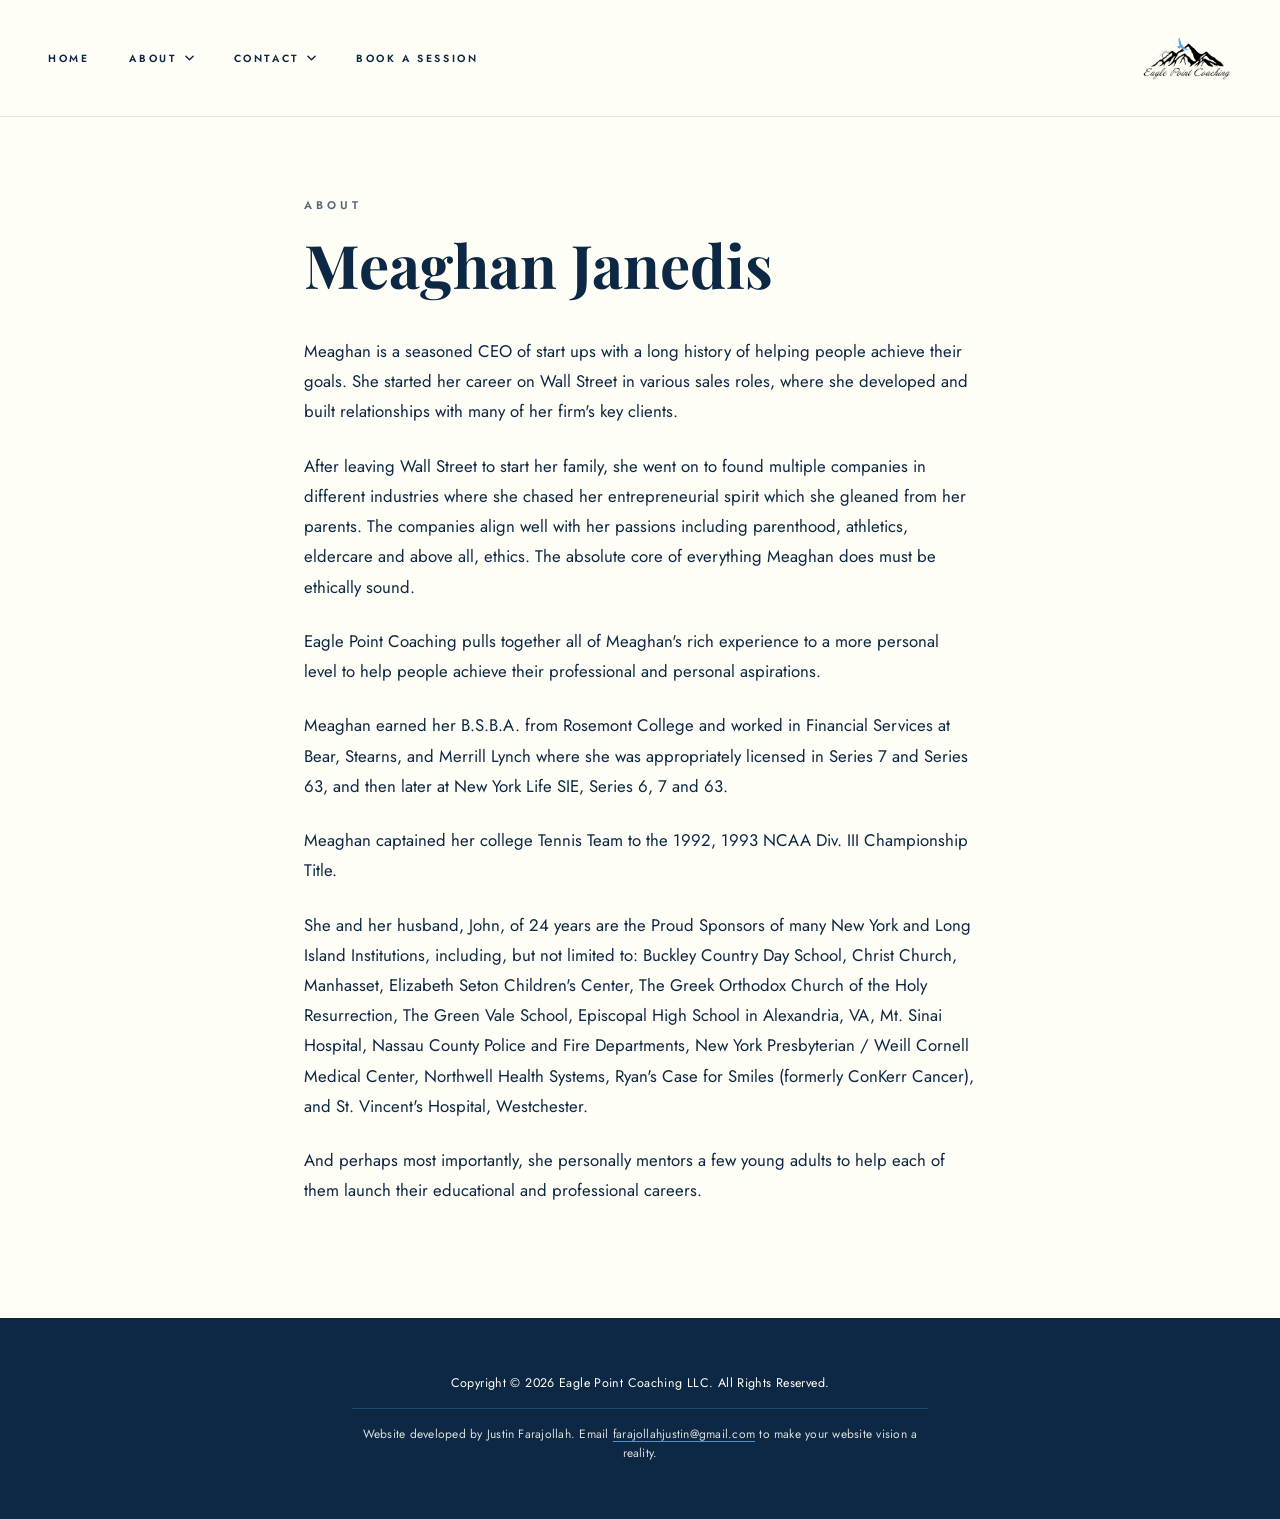
==== commit d0bcaac2: "Replace the text-based logo with the real mark, everywhere it appears The user-supplied file (assets" ====
--- a/about-meaghan.html
+++ b/about-meaghan.html
@@ -20,7 +20,7 @@
 
   <!-- Logo sits on the right on every page but the homepage; it doubles
        as the way back to the homepage, so there's no separate back link -->
-  <a href="index.html" class="story-wordmark"><span class="script-letter">E</span>AGLE POINT COACHING</a>
+  <a href="index.html" class="story-wordmark"><img class="story-logo" src="assets/images/eagle-point-logo.png" alt="Eagle Point Coaching logo"></a>
 </header>
 
 <main class="story">
--- a/styles.css
+++ b/styles.css
@@ -129,41 +129,23 @@
   clip-path: inset(50% 0 50% 0);
 }
 
-/* ---------- HEADLINE ---------- */
-
-.headline {
-  font-family: var(--serif);
-  font-weight: 800;
-  font-size: clamp(2.75rem, 6vw, 5rem);
-  line-height: 0.98;
+/* ---------- HERO LOGO ---------- */
+
+/* the h1 wrapping this carries no styling of its own — margin:0 below
+   just cancels the browser's default h1 margins, same job .headline used
+   to do for the text it replaced */
+.left-content h1 {
   margin: 0;
-  text-transform: uppercase;
-  letter-spacing: 0.01em;
-  color: var(--navy);
-}
-
-.headline .line {
+}
+
+.hero-logo {
   display: block;
+  width: 100%;
+  max-width: 26rem;
+  height: auto;
   opacity: 0;
-  transform: translateY(24px);
   animation: fadeInUp 0.9s ease forwards;
-}
-
-.headline .line:nth-child(1) { animation-delay: 0.25s; }
-.headline .line:nth-child(2) { animation-delay: 0.45s; }
-.headline .line:nth-child(3) { animation-delay: 0.65s; }
-
-.script-letter {
-  font-family: var(--script);
-  font-weight: 400;
-  text-transform: none;
-  color: var(--navy);
-  font-size: 1.35em;
-  padding: 0 0.02em;
-  vertical-align: -0.08em;
-  /* keep the oversized script glyph from inflating its line box,
-     so the three headline lines sit at equal vertical rhythm */
-  line-height: 0;
+  animation-delay: 0.25s;
 }
 
 .subheading {
@@ -247,11 +229,6 @@
   width: 156px;
 }
 
-/* compact callout-to-photo curl; shown only below 768px, see media query */
-.guide-arrow-callout-mobile {
-  display: none;
-}
-
 /* Variant B: left margin, carrying the eye from the navy About band down
    across the boundary into the testimonials. Arrows mark handoffs between
    sections only — never a flourish inside one section's own content. */
@@ -466,11 +443,16 @@
 .nav-toggle {
   display: flex;
   flex-direction: column;
+  justify-content: center;
+  align-items: center;
   gap: 4px;
+  /* 44px square: the smallest comfortable thumb target */
+  width: 44px;
+  height: 44px;
   background: var(--ivory);
   border: 1px solid var(--rule);
   border-radius: 8px;
-  padding: 11px 10px;
+  padding: 0;
   cursor: pointer;
 }
 
@@ -540,7 +522,10 @@
 .mobile-menu ul:nth-of-type(2) li:nth-child(1) a { animation-delay: 0.38s; }
 .mobile-menu ul:nth-of-type(2) li:nth-child(2) a { animation-delay: 0.44s; }
 
-/* the plain top-level links ("Home" first, "Book a Session" last) */
+/* The plain top-level links ("Home" first, "Book a Session" last). They sit
+   among the ABOUT/CONTACT group headers, which are identical type but not
+   tappable — the underline is what tells them apart, and it matches how
+   every other link on the site marks itself. */
 .mobile-menu-link {
   display: block;
   margin-top: 1.1rem;
@@ -549,9 +534,17 @@
   text-transform: uppercase;
   color: var(--navy);
   font-weight: 600;
+  text-decoration: underline;
+  text-decoration-color: var(--logo-blue);
+  text-decoration-thickness: 1px;
+  text-underline-offset: 4px;
   opacity: 0;
   animation: fadeIn 0.7s ease forwards;
   animation-delay: 0.5s;
+}
+
+.mobile-menu-link:hover {
+  text-decoration-thickness: 2px;
 }
 
 .mobile-menu-link:first-child {
@@ -805,19 +798,16 @@
 /* the logo always sits on the right, whatever else is (or isn't)
    participating in this row's flex layout */
 .story-wordmark {
+  display: block;
   margin-left: auto;
   flex: 0 0 auto;
-  white-space: nowrap;
-  font-family: var(--serif);
-  font-weight: 800;
-  font-size: 1.05rem;
-  letter-spacing: 0.06em;
-  text-transform: uppercase;
-  color: var(--navy);
-}
-
-.story-wordmark .script-letter {
-  font-size: 1.4em;
+}
+
+.story-logo {
+  display: block;
+  height: 2.75rem;
+  width: auto;
+  max-width: 100%;
 }
 
 .story {
@@ -1034,6 +1024,222 @@
   }
 }
 
+/* ---------- SEND A MESSAGE PAGE ---------- */
+
+.contact {
+  max-width: 34rem;
+  margin: 0 auto;
+  padding: 4.5rem 2rem 6rem;
+}
+
+.contact-subheading {
+  margin: 1rem 0 2.75rem;
+  font-size: 1.05rem;
+  line-height: 1.6;
+  color: var(--navy-soft);
+}
+
+.contact-form {
+  display: flex;
+  flex-direction: column;
+  gap: 1.5rem;
+}
+
+.form-field {
+  display: flex;
+  flex-direction: column;
+  gap: 0.5rem;
+}
+
+.form-field label {
+  font-size: 0.72rem;
+  letter-spacing: 0.14em;
+  text-transform: uppercase;
+  font-weight: 600;
+  color: var(--navy);
+}
+
+.form-field input,
+.form-field textarea {
+  width: 100%;
+  padding: 0.85rem 1rem;
+  border: 1px solid var(--rule);
+  border-radius: 10px;
+  background: var(--ivory);
+  color: var(--navy);
+  font-family: var(--sans);
+  font-size: 0.95rem;
+  transition: border-color 0.2s ease;
+}
+
+.form-field textarea {
+  resize: vertical;
+  min-height: 8rem;
+  line-height: 1.6;
+}
+
+.form-field input:focus,
+.form-field textarea:focus {
+  outline: none;
+  border-color: var(--logo-blue);
+}
+
+/* a field flagged by validation, without a red that would clash with the
+   site's navy/ivory/blue palette */
+.form-field.invalid label {
+  color: var(--logo-blue);
+}
+
+.form-field.invalid input,
+.form-field.invalid textarea {
+  border-color: var(--logo-blue);
+}
+
+.contact-helper {
+  margin: -0.5rem 0 0;
+  font-size: 0.8rem;
+  line-height: 1.6;
+  color: var(--navy-soft);
+}
+
+.contact-status {
+  margin: 0;
+  font-size: 0.85rem;
+  font-weight: 500;
+  color: var(--navy);
+}
+
+.contact-submit {
+  align-self: flex-start;
+  cursor: pointer;
+}
+
+@media (max-width: 768px) {
+  .contact {
+    padding: 3rem 1.75rem 4.5rem;
+  }
+
+  .contact-submit {
+    align-self: stretch;
+    text-align: center;
+  }
+}
+
+/* ---------- FAQ PAGE ---------- */
+
+.faq {
+  max-width: 46rem;
+  margin: 0 auto;
+  padding: 4.5rem 2rem 6rem;
+}
+
+.faq-intro {
+  margin: 1.25rem 0 2.75rem;
+  font-size: 1rem;
+  line-height: 1.7;
+  color: var(--navy-soft);
+}
+
+.faq-link {
+  color: inherit;
+  font-weight: 500;
+  text-decoration: underline;
+  text-decoration-color: var(--logo-blue);
+  text-decoration-thickness: 1px;
+  text-underline-offset: 3px;
+}
+
+.faq-link:hover {
+  text-decoration-thickness: 2px;
+}
+
+/* hairline above the first question so the stack reads as one list */
+.faq-list {
+  border-top: 1px solid var(--rule);
+}
+
+.faq-item {
+  border-bottom: 1px solid var(--rule);
+}
+
+.faq-question {
+  display: flex;
+  align-items: center;
+  justify-content: space-between;
+  gap: 1.5rem;
+  padding: 1.35rem 0;
+  cursor: pointer;
+  font-family: var(--serif);
+  font-weight: 600;
+  font-size: 1.08rem;
+  line-height: 1.4;
+  color: var(--navy);
+  /* drop the default disclosure triangle in favour of the +/- below */
+  list-style: none;
+}
+
+.faq-question::-webkit-details-marker {
+  display: none;
+}
+
+.faq-question:focus-visible {
+  outline: 2px solid var(--logo-blue);
+  outline-offset: 3px;
+}
+
+.faq-icon {
+  width: 15px;
+  height: 15px;
+  flex-shrink: 0;
+  color: var(--logo-blue);
+  transition: transform 0.25s ease;
+}
+
+.faq-question:hover .faq-icon {
+  transform: scale(1.15);
+}
+
+/* the plus loses its upright to become a minus when the answer opens */
+.faq-icon-bar {
+  transform-box: fill-box;
+  transform-origin: center;
+  transition: transform 0.25s ease, opacity 0.2s ease;
+}
+
+.faq-item[open] .faq-icon-bar {
+  transform: scaleY(0);
+  opacity: 0;
+}
+
+.faq-answer {
+  margin: 0;
+  /* the right inset keeps the answer clear of the indicator column */
+  padding: 0 2.5rem 1.65rem 0;
+  font-size: 0.95rem;
+  line-height: 1.75;
+  color: var(--navy-soft);
+}
+
+/* answers enter exactly like the nav dropdown items */
+.faq-item[open] .faq-answer {
+  animation: fadeInUp 0.35s ease;
+}
+
+@media (max-width: 768px) {
+  .faq {
+    padding: 3rem 1.75rem 4.5rem;
+  }
+
+  .faq-question {
+    font-size: 1rem;
+    gap: 1rem;
+  }
+
+  .faq-answer {
+    padding-right: 0;
+  }
+}
+
 /* ---------- DOCUMENTS PAGE ---------- */
 
 .documents {
@@ -1214,14 +1420,15 @@
 
 /* ---------- REDUCED MOTION ---------- */
 
-.reduced-motion .headline .line,
+.reduced-motion .hero-logo,
 .reduced-motion .subheading,
 .reduced-motion .photo-callout,
 .reduced-motion .dropdown-toggle,
 .reduced-motion .dropdown-panel li a,
 .reduced-motion .mobile-menu h4,
 .reduced-motion .mobile-menu ul li a,
-.reduced-motion .mobile-menu-link {
+.reduced-motion .mobile-menu-link,
+.reduced-motion .faq-item[open] .faq-answer {
   animation: none !important;
   opacity: 1 !important;
   transform: none !important;
@@ -1245,34 +1452,49 @@
   /* photo stacks below the branding/text */
   .panel-left {
     order: 1;
+    /* fills the opening screen and centers the headline/button block
+       inside it, rather than leaving that block pinned to the top under
+       the hamburger — the photo now sits a scroll below, on its own */
+    min-height: 100svh;
+    justify-content: center;
     padding: 4.5rem 1.75rem 2.5rem;
   }
 
   .panel-right {
     order: 2;
-    padding: 2.5rem 0 0;
+    /* left padding matches panel-left's, so the photo lines up under the
+       headline above it; the photo itself stays narrower than the full
+       width (see .meaghan-photo) so the callout has real room beside it
+       on the right, rather than sitting on top of her */
+    padding: 2.5rem 1.75rem 0;
     flex-direction: column;
-    align-items: center;
+    align-items: flex-start;
   }
 
   .meaghan-photo {
     height: auto;
-    width: 72%;
-    max-width: 360px;
-  }
-
+    width: 62%;
+    max-width: 280px;
+  }
+
+  /* Sits beside the photo, not over it — at this width there isn't
+     enough clear background next to her head to hold two lines of text
+     without crossing onto her face, so the photo stays narrower and
+     left-aligned, leaving a genuine gap on the right for the callout.
+     top:33% lands it a little above where her shoulders widen out, and
+     right:1.75rem lines its edge up with the headline block above. */
   .photo-callout {
-    position: static;
-    margin-bottom: 0.25rem;
-    font-size: 1.2rem;
+    position: absolute;
+    top: 33%;
+    right: 1.75rem;
+    width: 7.25rem;
+    font-size: 0.92rem;
+    line-height: 1.35;
+    text-align: right;
   }
 
   .vertical-label {
     display: none;
-  }
-
-  .headline {
-    font-size: clamp(2.25rem, 10vw, 3.5rem);
   }
 
   /* fallback for the no-JS case; with script.js running, fitNav has
@@ -1295,17 +1517,10 @@
   }
 
   /* the tall hero arrow would leave a gap under the stacked photo here,
-     so it hides and a compact curl runs from the callout into the photo
-     instead (in-flow, so it can never leave a gap of its own) */
+     so it hides; the callout-to-photo curl that used to fill that gap is
+     gone too, now that the callout sits on the photo instead of above it */
   .guide-arrow-hero {
     display: none;
-  }
-
-  .guide-arrow-callout-mobile {
-    display: block;
-    width: 64px;
-    height: 90px;
-    margin: 0 auto -0.5rem;
   }
 
   .about {
@@ -1346,4 +1561,84 @@
   .story {
     padding: 3rem 1.75rem 5rem;
   }
-}
+
+  /* ----- touch targets -----
+     Standalone controls get to 44px, the smallest comfortable thumb
+     target. Links sitting inside a sentence are left alone: padding them
+     to 44px would overlap the hit areas of the lines above and below,
+     and WCAG exempts inline links for exactly that reason. */
+
+  /* min-height rather than padding arithmetic: the box lands on 44px
+     whatever the text's line box happens to measure */
+  .mobile-menu ul li a,
+  .about-link,
+  .doc-action {
+    display: inline-flex;
+    align-items: center;
+    min-height: 44px;
+  }
+
+  /* inline-flex, not flex: the underline that marks it as tappable should
+     hug the words rather than stretch across the whole panel */
+  .mobile-menu-link {
+    display: inline-flex;
+    align-items: center;
+    min-height: 44px;
+    margin-top: 0.4rem;
+  }
+
+  .mobile-menu ul li {
+    margin-bottom: 0;
+  }
+
+  .mobile-menu h4 {
+    margin: 0.75rem 0 0;
+  }
+
+  .story-wordmark {
+    padding: 0.75rem 0;
+  }
+
+  /* the two actions sit side by side, so they need horizontal separation
+     as well as height before a thumb can hit them reliably */
+  .doc-actions {
+    gap: 2rem;
+  }
+
+  .book-btn,
+  .contact-submit {
+    padding: 1rem 2rem;
+  }
+
+  /* ----- legibility -----
+     Nothing under 12px: the uppercase letterspaced labels were rendering
+     between 9.9px and 11.5px, which is hard going on a phone. */
+
+  .book-btn {
+    font-size: 0.78rem;
+  }
+
+  .doc-type,
+  .mobile-menu-link,
+  .mobile-menu h4 {
+    font-size: 0.78rem;
+  }
+
+  .story .eyebrow,
+  .policy-heading {
+    font-size: 0.78rem;
+  }
+
+  .quote-attribution,
+  .quote-affiliation,
+  .form-field label {
+    font-size: 0.78rem;
+  }
+
+  /* 16px exactly: below that, iOS Safari zooms the page in when a field
+     takes focus and leaves the visitor scrolled sideways */
+  .form-field input,
+  .form-field textarea {
+    font-size: 16px;
+  }
+}
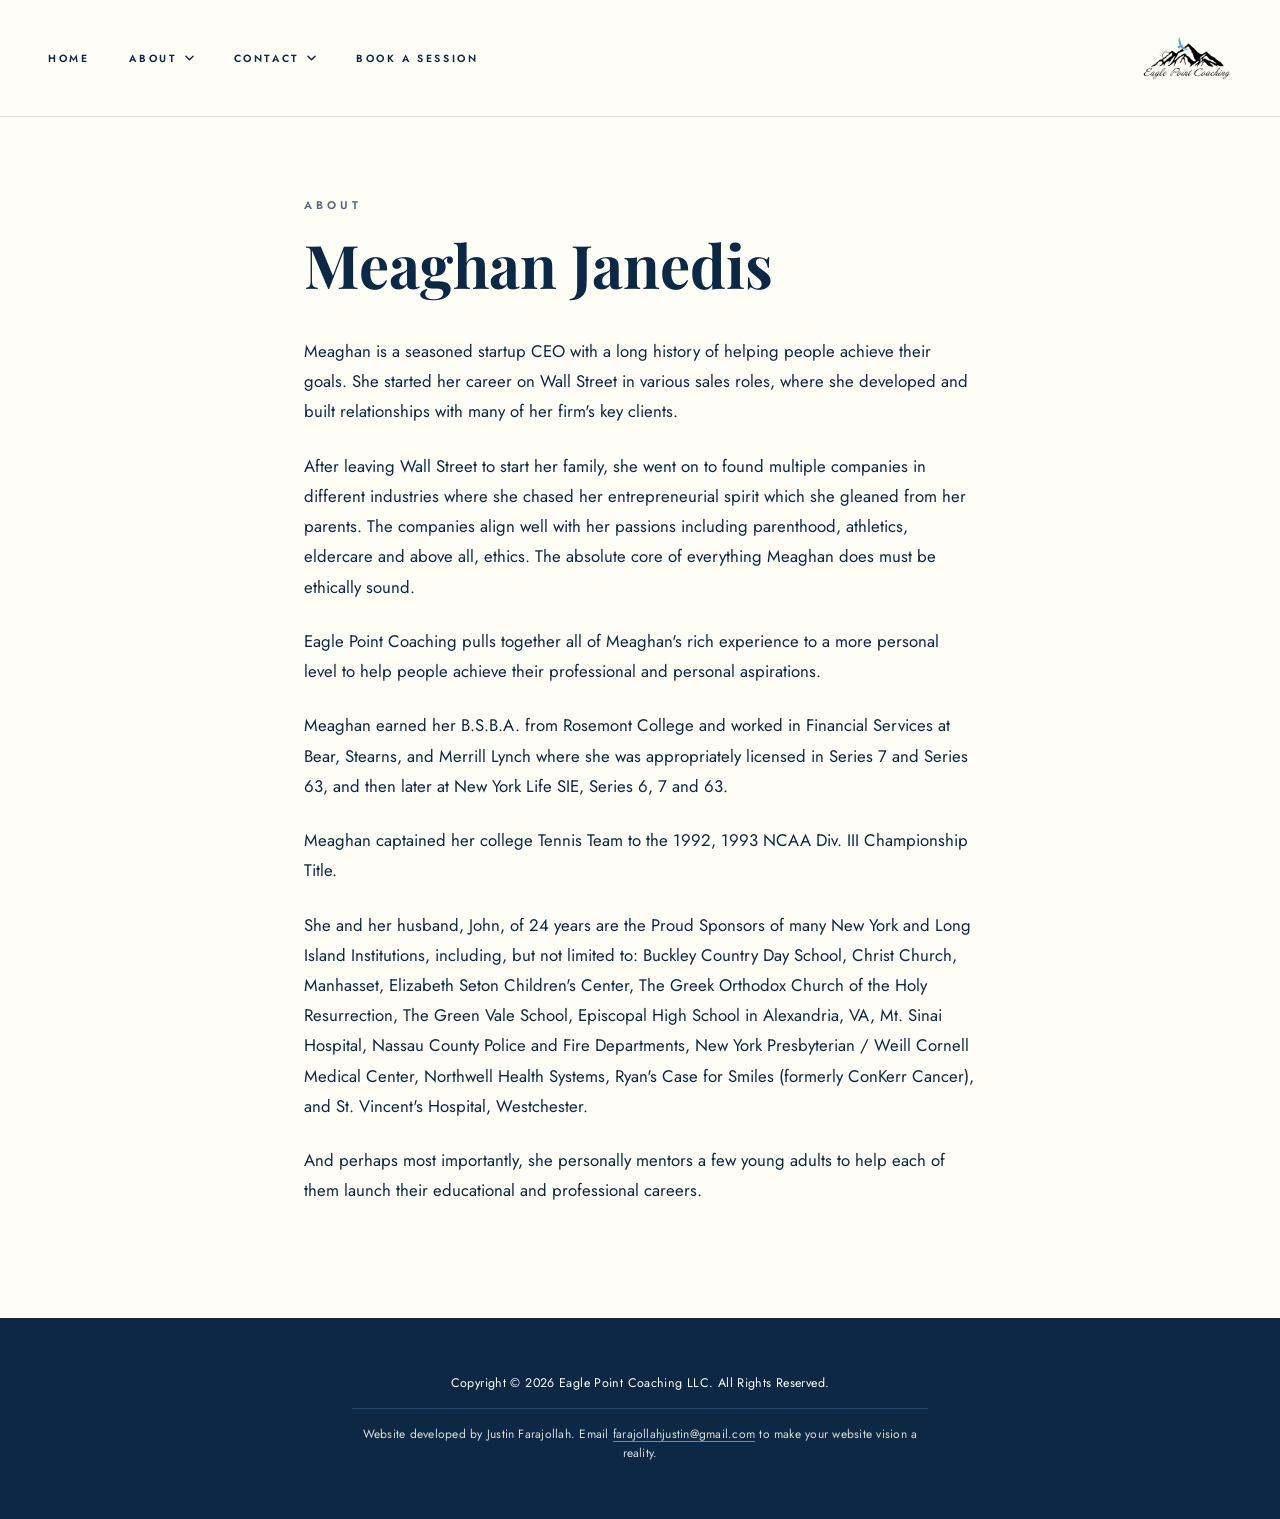
==== commit f92b862a: "Pre-launch QA pass: metadata, alt text, content consistency, image compression - Add a one-sentence " ====
--- a/about-meaghan.html
+++ b/about-meaghan.html
@@ -4,7 +4,8 @@
 <meta charset="UTF-8">
 <meta name="viewport" content="width=device-width, initial-scale=1.0">
 <title>About Meaghan Janedis | Eagle Point Coaching</title>
-<link rel="icon" type="image/svg+xml" href="favicon.svg">
+<meta name="description" content="Meet Meaghan Janedis, founder of Eagle Point Coaching — a former Wall Street sales leader and serial entrepreneur who now coaches clients toward their professional and personal goals.">
+<link rel="icon" type="image/png" href="assets/images/favicon.png">
 <link rel="preconnect" href="https://fonts.googleapis.com">
 <link rel="preconnect" href="https://fonts.gstatic.com" crossorigin>
 <link href="https://fonts.googleapis.com/css2?family=Playfair+Display:wght@400;600;700;800&family=Great+Vibes&family=Jost:wght@300;400;500;600&display=swap" rel="stylesheet">
@@ -31,7 +32,7 @@
 
   <div class="story-body">
     <p>
-      Meaghan is a seasoned CEO of start ups with a long history of helping
+      Meaghan is a seasoned startup CEO with a long history of helping
       people achieve their goals. She started her career on Wall Street in
       various sales roles, where she developed and built relationships with
       many of her firm's key clients.
--- a/styles.css
+++ b/styles.css
@@ -247,6 +247,67 @@
 @media (max-width: 1400px) {
   .guide-arrow-testimonials {
     display: none;
+  }
+}
+
+/* ---------- PHOTO INTERLUDE ---------- */
+
+/* A visual pause between the hero and the bio content, not a content
+   section: full width, no heading, no ivory/navy slot of its own. The img
+   handles every viewport by default (object-fit: cover, static); the
+   min-width query above the mobile breakpoint swaps in a fixed background
+   for a subtle parallax instead, since a fixed background is what actually
+   produces the effect — an <img> can't scroll slower than its own box. */
+.photo-interlude {
+  position: relative;
+  width: 100%;
+  height: 56vh;
+  overflow: hidden;
+}
+
+.photo-interlude-img {
+  display: block;
+  width: 100%;
+  height: 100%;
+  object-fit: cover;
+}
+
+@media (min-width: 769px) {
+  .photo-interlude-img {
+    display: none;
+  }
+
+  .photo-interlude {
+    background-image: url('assets/images/handshake.jpg');
+    background-position: center;
+    background-size: cover;
+    background-repeat: no-repeat;
+    background-attachment: fixed;
+  }
+}
+
+.guide-arrow-interlude {
+  position: absolute;
+  left: 4%;
+  /* starts inside the photo interlude above and lands just short of the
+     "Meet Meaghan Janedis" heading */
+  top: -140px;
+  width: 110px;
+  height: 250px;
+}
+
+/* same reasoning as .guide-arrow-testimonials: the centered content column
+   widens as the viewport narrows and would start running into this arrow */
+@media (max-width: 1400px) {
+  .guide-arrow-interlude {
+    display: none;
+  }
+}
+
+/* scroll-linked motion counts too — let a fixed background scroll normally */
+@media (prefers-reduced-motion: reduce) and (min-width: 769px) {
+  .photo-interlude {
+    background-attachment: scroll;
   }
 }
 
